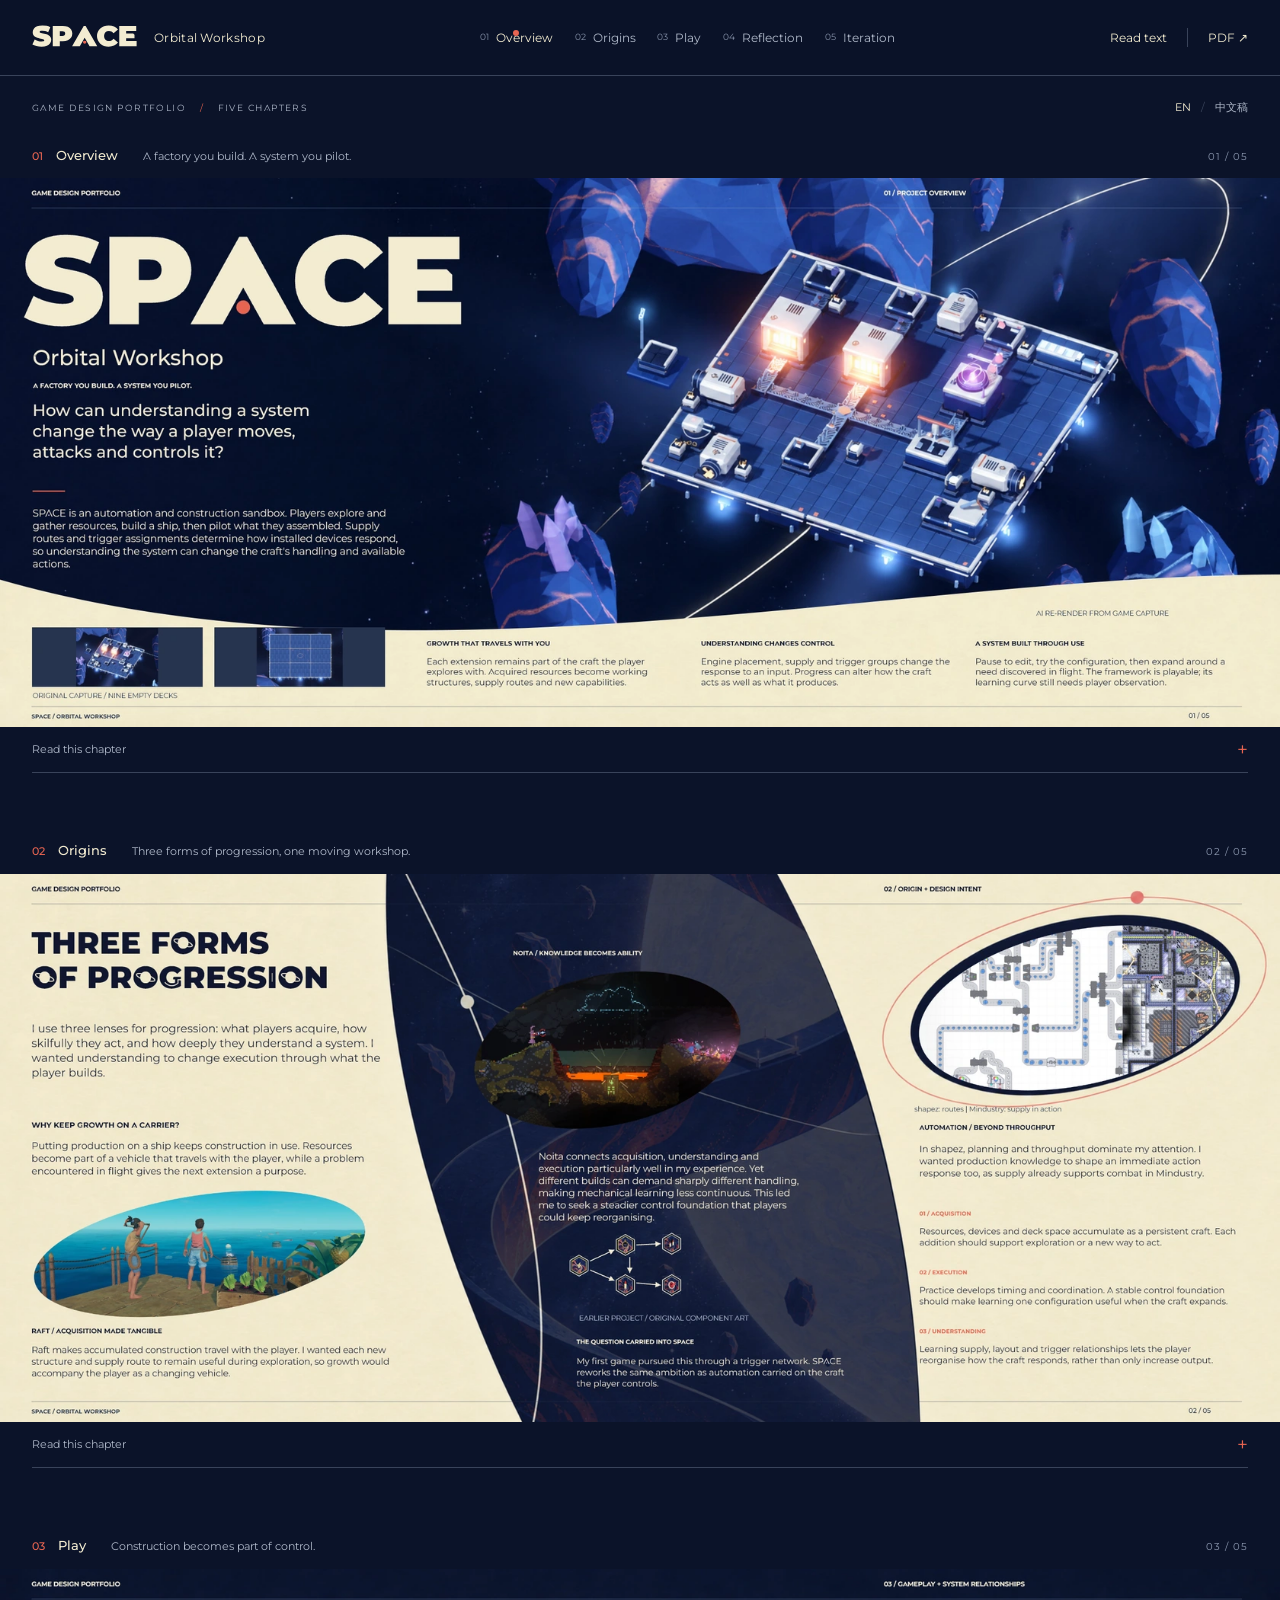
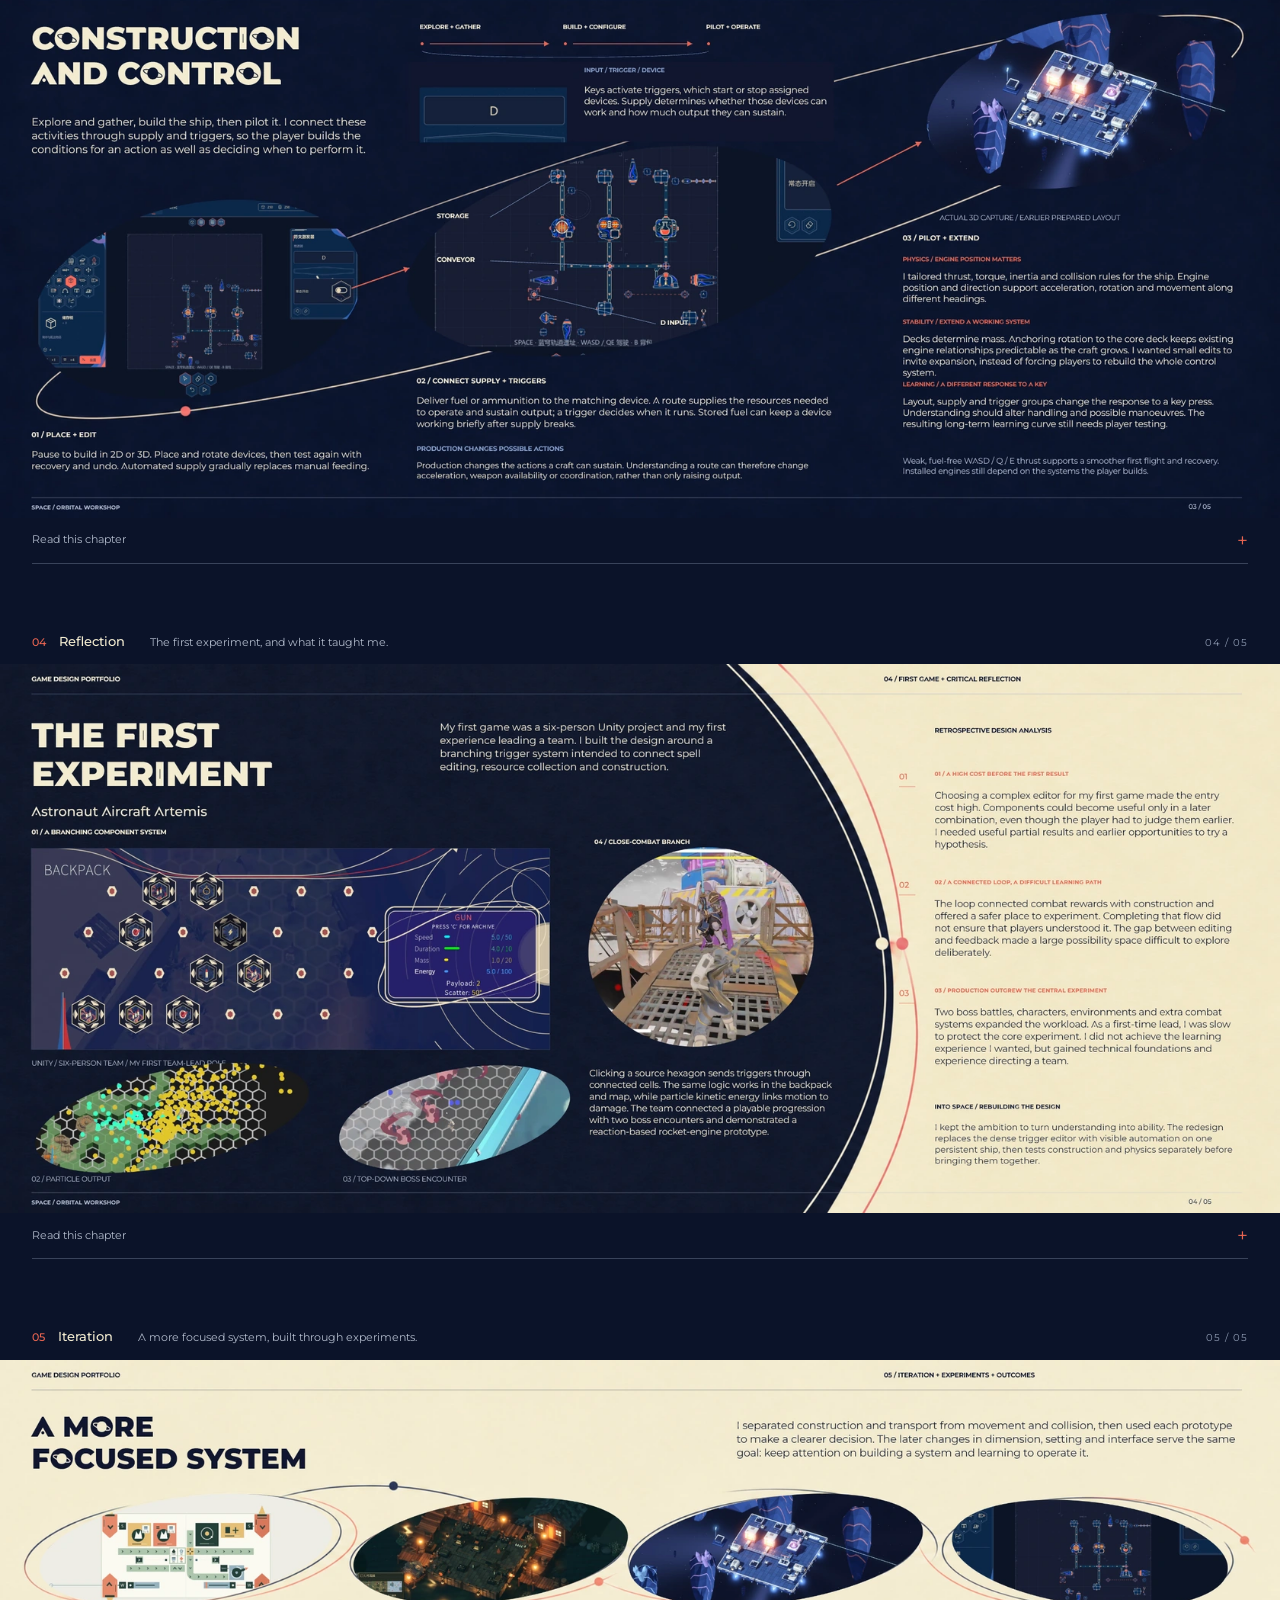
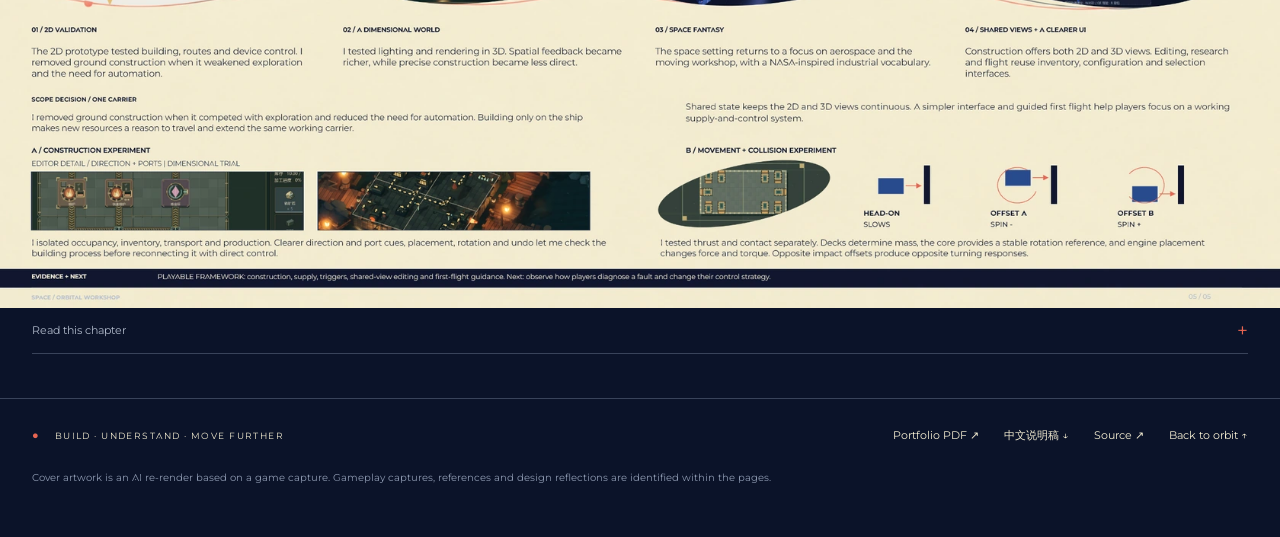
==== portfolio/index.html @ da20badb "Add SPACE game design portfolio website in an independent portfolio directory" ====
<!doctype html>
<html lang="en">
<head>
  <meta charset="utf-8">
  <meta name="viewport" content="width=device-width,initial-scale=1">
  <meta name="theme-color" content="#0b1329">
  <title>SPACE — Orbital Workshop | Game Design Portfolio</title>
  <meta name="description" content="A game design portfolio exploring how construction, automation and understanding can change the way a player moves, attacks and controls a ship.">
  <meta property="og:title" content="SPACE — Orbital Workshop">
  <meta property="og:description" content="A factory you build. A system you pilot. Five chapters on game design, experimentation and reflection.">
  <meta property="og:type" content="website">
  <meta property="og:image" content="https://space-orbital-workshop-portfolio.ngakeo1990hl.chatgpt.site/assets/social-preview.jpg">
  <meta property="og:url" content="https://space-orbital-workshop-portfolio.ngakeo1990hl.chatgpt.site">
  <meta name="twitter:card" content="summary_large_image">
  <link rel="icon" href="favicon.svg" type="image/svg+xml">
  <link rel="preload" href="assets/fonts/regular.woff" as="font" type="font/woff" crossorigin>
  <link rel="stylesheet" href="style.css">
  <script src="app.js" defer></script>
</head>
<body>
  <a class="skip-link" href="#portfolio">Skip to portfolio</a>
  <header class="site-header">
    <a class="brand" href="#chapter-1" aria-label="SPACE — Orbital Workshop, beginning"><img src="assets/space-wordmark.svg" width="106" height="32" alt="SPACE"><span>Orbital Workshop</span></a>
    <nav class="chapter-nav" aria-label="Portfolio chapters">
      <a href="#chapter-1" aria-current="location"><span>01</span>Overview</a>
      <a href="#chapter-2"><span>02</span>Origins</a>
      <a href="#chapter-3"><span>03</span>Play</a>
      <a href="#chapter-4"><span>04</span>Reflection</a>
      <a href="#chapter-5"><span>05</span>Iteration</a>
    </nav>
    <div class="header-actions">
      <button id="reading-toggle" type="button" aria-pressed="false">Read text</button>
      <a class="pdf-link" href="downloads/SPACE-Orbital-Workshop.pdf" target="_blank" rel="noopener" aria-label="Open five-page portfolio PDF">PDF <span aria-hidden="true">↗</span></a>
    </div>
    <div class="reading-progress" aria-hidden="true"><span id="progress"></span></div>
  </header>
  <main id="portfolio">
    <h1 class="sr-only">SPACE — Orbital Workshop. A game design portfolio.</h1>
    <div class="portfolio-tools"><p>GAME DESIGN PORTFOLIO <span class="tool-separator">/</span> FIVE CHAPTERS</p><div class="languages" role="group" aria-label="Reading transcript language"><button type="button" data-language="en" aria-pressed="true">EN</button><span aria-hidden="true">/</span><button type="button" data-language="zh" aria-pressed="false" lang="zh-CN">中文稿</button></div></div>
    
    <section class="chapter" id="chapter-1" aria-labelledby="chapter-title-1" data-chapter="1">
      <div class="chapter-meta"><h2 id="chapter-title-1"><span class="chapter-number">01</span>Overview</h2><p>A factory you build. A system you pilot.</p><span class="page-total">01 / 05</span></div>
      <button class="sheet" type="button" data-open="1" aria-label="Enlarge chapter 1: Overview">
        <img src="assets/pages/01-1680.webp" srcset="assets/pages/01-840.webp 840w, assets/pages/01-1680.webp 1680w, assets/pages/01-full.webp 2520w"
             sizes="(min-width:2200px) 2200px, 100vw" width="2520" height="1080"
             alt="SPACE: an isometric moving factory in deep space, with the design question and three project principles." loading="eager" decoding="async" fetchpriority="high">
        <span class="enlarge-hint" aria-hidden="true"><svg viewBox="0 0 24 24"><path d="M8 3H3v5M16 3h5v5M3 16v5h5M21 16v5h-5"/></svg>Explore full page</span>
      </button>
      <details class="reader" id="reader-1">
        <summary><span class="reader-label">Read this chapter</span><span class="reader-plus" aria-hidden="true">+</span></summary>
        <div class="reader-content" data-reader="1" lang="en"><h4 data-copy="strap">A FACTORY YOU BUILD. A SYSTEM YOU PILOT.</h4><p data-copy="question">How can understanding a system change the way a player moves, attacks and controls it?</p><p data-copy="intro">SPACE is an automation and construction sandbox. Players explore and gather resources, build a ship, then pilot what they assembled. Supply routes and trigger assignments determine how installed devices respond, so understanding the system can change the craft&#x27;s handling and available actions.</p><h4 data-copy="h1">GROWTH THAT TRAVELS WITH YOU</h4><p data-copy="b1">Each extension remains part of the craft the player explores with. Acquired resources become working structures, supply routes and new capabilities.</p><h4 data-copy="h2">UNDERSTANDING CHANGES CONTROL</h4><p data-copy="b2">Engine placement, supply and trigger groups change the response to an input. Progress can alter how the craft acts as well as what it produces.</p><h4 data-copy="h3">A SYSTEM BUILT THROUGH USE</h4><p data-copy="b3">Pause to edit, try the configuration, then expand around a need discovered in flight. The framework is playable; its learning curve still needs player observation.</p></div>
      </details>
    </section>

    <section class="chapter" id="chapter-2" aria-labelledby="chapter-title-2" data-chapter="2">
      <div class="chapter-meta"><h2 id="chapter-title-2"><span class="chapter-number">02</span>Origins</h2><p>Three forms of progression, one moving workshop.</p><span class="page-total">02 / 05</span></div>
      <button class="sheet" type="button" data-open="2" aria-label="Enlarge chapter 2: Origins">
        <img src="assets/pages/02-1680.webp" srcset="assets/pages/02-840.webp 840w, assets/pages/02-1680.webp 1680w, assets/pages/02-full.webp 2520w"
             sizes="(min-width:2200px) 2200px, 100vw" width="2520" height="1080"
             alt="An orbital composition connecting Raft, Noita and automation games to acquisition, execution and understanding." loading="lazy" decoding="async" >
        <span class="enlarge-hint" aria-hidden="true"><svg viewBox="0 0 24 24"><path d="M8 3H3v5M16 3h5v5M3 16v5h5M21 16v5h-5"/></svg>Explore full page</span>
      </button>
      <details class="reader" id="reader-2">
        <summary><span class="reader-label">Read this chapter</span><span class="reader-plus" aria-hidden="true">+</span></summary>
        <div class="reader-content" data-reader="2" lang="en"><p data-copy="intro">I use three lenses for progression: what players acquire, how skilfully they act, and how deeply they understand a system. I wanted understanding to change execution through what the player builds.</p><h4 data-copy="motivation_h">WHY KEEP GROWTH ON A CARRIER?</h4><p data-copy="motivation">Putting production on a ship keeps construction in use. Resources become part of a vehicle that travels with the player, while a problem encountered in flight gives the next extension a purpose.</p><h4 data-copy="raft_h">RAFT / ACQUISITION MADE TANGIBLE</h4><p data-copy="raft">Raft makes accumulated construction travel with the player. I wanted each new structure and supply route to remain useful during exploration, so growth would accompany the player as a changing vehicle.</p><h4 data-copy="noita_h">NOITA / KNOWLEDGE BECOMES ABILITY</h4><p data-copy="noita">Noita connects acquisition, understanding and execution particularly well in my experience. Yet different builds can demand sharply different handling, making mechanical learning less continuous. This led me to seek a steadier control foundation that players could keep reorganising.</p><h4 data-copy="synthesis_h">THE QUESTION CARRIED INTO SPACE</h4><p data-copy="synthesis">My first game pursued this through a trigger network. SPACE reworks the same ambition as automation carried on the craft the player controls.</p><h4 data-copy="automation_h">AUTOMATION / BEYOND THROUGHPUT</h4><p data-copy="automation">In shapez, planning and throughput dominate my attention. I wanted production knowledge to shape an immediate action response too, as supply already supports combat in Mindustry.</p><h4 data-copy="goal1_h">01 / ACQUISITION</h4><p data-copy="goal1">Resources, devices and deck space accumulate as a persistent craft. Each addition should support exploration or a new way to act.</p><h4 data-copy="goal2_h">02 / EXECUTION</h4><p data-copy="goal2">Practice develops timing and coordination. A stable control foundation should make learning one configuration useful when the craft expands.</p><h4 data-copy="goal3_h">03 / UNDERSTANDING</h4><p data-copy="goal3">Learning supply, layout and trigger relationships lets the player reorganise how the craft responds, rather than only increase output.</p></div>
      </details>
    </section>

    <section class="chapter" id="chapter-3" aria-labelledby="chapter-title-3" data-chapter="3">
      <div class="chapter-meta"><h2 id="chapter-title-3"><span class="chapter-number">03</span>Play</h2><p>Construction becomes part of control.</p><span class="page-total">03 / 05</span></div>
      <button class="sheet" type="button" data-open="3" aria-label="Enlarge chapter 3: Play">
        <img src="assets/pages/03-1680.webp" srcset="assets/pages/03-840.webp 840w, assets/pages/03-1680.webp 1680w, assets/pages/03-full.webp 2520w"
             sizes="(min-width:2200px) 2200px, 100vw" width="2520" height="1080"
             alt="Gameplay captures and orbital diagrams explain exploration, ship editing, supply, triggers and piloting." loading="lazy" decoding="async" >
        <span class="enlarge-hint" aria-hidden="true"><svg viewBox="0 0 24 24"><path d="M8 3H3v5M16 3h5v5M3 16v5h5M21 16v5h-5"/></svg>Explore full page</span>
      </button>
      <details class="reader" id="reader-3">
        <summary><span class="reader-label">Read this chapter</span><span class="reader-plus" aria-hidden="true">+</span></summary>
        <div class="reader-content" data-reader="3" lang="en"><p data-copy="intro">Explore and gather, build the ship, then pilot it. I connect these activities through supply and triggers, so the player builds the conditions for an action as well as deciding when to perform it.</p><p data-copy="loop">EXPLORE + GATHER &gt; BUILD + CONFIGURE &gt; PILOT + OPERATE &gt; RETURN TO BUILD</p><h4 data-copy="input_h">INPUT / TRIGGER / DEVICE</h4><p data-copy="input">Keys activate triggers, which start or stop assigned devices. Supply determines whether those devices can work and how much output they can sustain.</p><h4 data-copy="edit_h">01 / PLACE + EDIT</h4><p data-copy="edit">Pause to build in 2D or 3D. Place and rotate devices, then test again with recovery and undo. Automated supply gradually replaces manual feeding.</p><h4 data-copy="supply_h">02 / CONNECT SUPPLY + TRIGGERS</h4><p data-copy="supply">Deliver fuel or ammunition to the matching device. A route supplies the resources needed to operate and sustain output; a trigger decides when it runs. Stored fuel can keep a device working briefly after supply breaks.</p><h4 data-copy="ammo_h">PRODUCTION CHANGES POSSIBLE ACTIONS</h4><p data-copy="ammo">Production changes the actions a craft can sustain. Understanding a route can therefore change acceleration, weapon availability or coordination, rather than only raising output.</p><h4 data-copy="fly_h">03 / PILOT + EXTEND</h4><h4 data-copy="choice1_h">PHYSICS / ENGINE POSITION MATTERS</h4><p data-copy="choice1">I tailored thrust, torque, inertia and collision rules for the ship. Engine position and direction support acceleration, rotation and movement along different headings.</p><h4 data-copy="choice2_h">STABILITY / EXTEND A WORKING SYSTEM</h4><p data-copy="choice2">Decks determine mass. Anchoring rotation to the core deck keeps existing engine relationships predictable as the craft grows. I wanted small edits to invite expansion, instead of forcing players to rebuild the whole control system.</p><h4 data-copy="choice3_h">LEARNING / A DIFFERENT RESPONSE TO A KEY</h4><p data-copy="choice3">Layout, supply and trigger groups change the response to a key press. Understanding should alter handling and possible manoeuvres. The resulting long-term learning curve still needs player testing.</p><p data-copy="assist">Weak, fuel-free WASD / Q / E thrust supports a smoother first flight and recovery. Installed engines still depend on the systems the player builds.</p></div>
      </details>
    </section>

    <section class="chapter" id="chapter-4" aria-labelledby="chapter-title-4" data-chapter="4">
      <div class="chapter-meta"><h2 id="chapter-title-4"><span class="chapter-number">04</span>Reflection</h2><p>The first experiment, and what it taught me.</p><span class="page-total">04 / 05</span></div>
      <button class="sheet" type="button" data-open="4" aria-label="Enlarge chapter 4: Reflection">
        <img src="assets/pages/04-1680.webp" srcset="assets/pages/04-840.webp 840w, assets/pages/04-1680.webp 1680w, assets/pages/04-full.webp 2520w"
             sizes="(min-width:2200px) 2200px, 100vw" width="2520" height="1080"
             alt="Hexagonal spell editing, particle output and boss combat from Astronaut Aircraft Artemis, with retrospective analysis." loading="lazy" decoding="async" >
        <span class="enlarge-hint" aria-hidden="true"><svg viewBox="0 0 24 24"><path d="M8 3H3v5M16 3h5v5M3 16v5h5M21 16v5h-5"/></svg>Explore full page</span>
      </button>
      <details class="reader" id="reader-4">
        <summary><span class="reader-label">Read this chapter</span><span class="reader-plus" aria-hidden="true">+</span></summary>
        <div class="reader-content" data-reader="4" lang="en"><p data-copy="intro">My first game was a six-person Unity project and my first experience leading a team. I built the design around a branching trigger system intended to connect spell editing, resource collection and construction.</p><h4 data-copy="system_h">01 / A BRANCHING COMPONENT SYSTEM</h4><p data-copy="system">Clicking a source hexagon sends triggers through connected cells. The same logic works in the backpack and map, while particle kinetic energy links motion to damage. The team connected a playable progression with two boss encounters and demonstrated a reaction-based rocket-engine prototype.</p><h4 data-copy="reflection_h">RETROSPECTIVE DESIGN ANALYSIS</h4><h4 data-copy="r1_h">01 / A HIGH COST BEFORE THE FIRST RESULT</h4><p data-copy="r1">Choosing a complex editor for my first game made the entry cost high. Components could become useful only in a later combination, even though the player had to judge them earlier. I needed useful partial results and earlier opportunities to try a hypothesis.</p><h4 data-copy="r2_h">02 / A CONNECTED LOOP, A DIFFICULT LEARNING PATH</h4><p data-copy="r2">The loop connected combat rewards with construction and offered a safer place to experiment. Completing that flow did not ensure that players understood it. The gap between editing and feedback made a large possibility space difficult to explore deliberately.</p><h4 data-copy="r3_h">03 / PRODUCTION OUTGREW THE CENTRAL EXPERIMENT</h4><p data-copy="r3">Two boss battles, characters, environments and extra combat systems expanded the workload. As a first-time lead, I was slow to protect the core experiment. I did not achieve the learning experience I wanted, but gained technical foundations and experience directing a team.</p><h4 data-copy="bridge_h">INTO SPACE / REBUILDING THE DESIGN</h4><p data-copy="bridge">I kept the ambition to turn understanding into ability. The redesign replaces the dense trigger editor with visible automation on one persistent ship, then tests construction and physics separately before bringing them together.</p></div>
      </details>
    </section>

    <section class="chapter" id="chapter-5" aria-labelledby="chapter-title-5" data-chapter="5">
      <div class="chapter-meta"><h2 id="chapter-title-5"><span class="chapter-number">05</span>Iteration</h2><p>A more focused system, built through experiments.</p><span class="page-total">05 / 05</span></div>
      <button class="sheet" type="button" data-open="5" aria-label="Enlarge chapter 5: Iteration">
        <img src="assets/pages/05-1680.webp" srcset="assets/pages/05-840.webp 840w, assets/pages/05-1680.webp 1680w, assets/pages/05-full.webp 2520w"
             sizes="(min-width:2200px) 2200px, 100vw" width="2520" height="1080"
             alt="Four elliptical development stages connect the 2D prototype, 3D trials, space setting and shared editing views." loading="lazy" decoding="async" >
        <span class="enlarge-hint" aria-hidden="true"><svg viewBox="0 0 24 24"><path d="M8 3H3v5M16 3h5v5M3 16v5h5M21 16v5h-5"/></svg>Explore full page</span>
      </button>
      <details class="reader" id="reader-5">
        <summary><span class="reader-label">Read this chapter</span><span class="reader-plus" aria-hidden="true">+</span></summary>
        <div class="reader-content" data-reader="5" lang="en"><p data-copy="intro">I separated construction and transport from movement and collision, then used each prototype to make a clearer decision. The later changes in dimension, setting and interface serve the same goal: keep attention on building a system and learning to operate it.</p><h4 data-copy="s1_h">01 / 2D VALIDATION</h4><p data-copy="s1">The 2D prototype tested building, routes and device control. I removed ground construction when it weakened exploration and the need for automation.</p><h4 data-copy="s2_h">02 / A DIMENSIONAL WORLD</h4><p data-copy="s2">I tested lighting and rendering in 3D. Spatial feedback became richer, while precise construction became less direct.</p><h4 data-copy="s3_h">03 / SPACE FANTASY</h4><p data-copy="s3">The space setting returns to a focus on aerospace and the moving workshop, with a NASA-inspired industrial vocabulary.</p><h4 data-copy="s4_h">04 / SHARED VIEWS + A CLEARER UI</h4><p data-copy="s4">Construction offers both 2D and 3D views. Editing, research and flight reuse inventory, configuration and selection interfaces.</p><h4 data-copy="scope_h">SCOPE DECISION / ONE CARRIER</h4><p data-copy="scope">I removed ground construction when it competed with exploration and reduced the need for automation. Building only on the ship makes new resources a reason to travel and extend the same working carrier.</p><p data-copy="principle">Shared state keeps the 2D and 3D views continuous. A simpler interface and guided first flight help players focus on a working supply-and-control system.</p><h4 data-copy="a_h">A / CONSTRUCTION EXPERIMENT</h4><p data-copy="a">I isolated occupancy, inventory, transport and production. Clearer direction and port cues, placement, rotation and undo let me check the building process before reconnecting it with direct control.</p><h4 data-copy="b_h">B / MOVEMENT + COLLISION EXPERIMENT</h4><p data-copy="b">I tested thrust and contact separately. Decks determine mass, the core provides a stable rotation reference, and engine placement changes force and torque. Opposite impact offsets produce opposite turning responses.</p><h4 data-copy="outcome_h">EVIDENCE + NEXT</h4><p data-copy="outcome">PLAYABLE FRAMEWORK: construction, supply, triggers, shared-view editing and first-flight guidance. Next: observe how players diagnose a fault and change their control strategy.</p></div>
      </details>
    </section>
  </main>
  <footer class="site-footer">
    <div><span class="footer-orbit" aria-hidden="true">●</span><p>BUILD · UNDERSTAND · MOVE FURTHER</p></div>
    <nav aria-label="Additional resources"><a href="downloads/SPACE-Orbital-Workshop.pdf" target="_blank" rel="noopener">Portfolio PDF ↗</a><a href="downloads/SPACE-Chinese-Companion.txt" download lang="zh-CN">中文说明稿 ↓</a><a href="https://github.com/DiscElysium/space/tree/main/portfolio" target="_blank" rel="noopener">Source ↗</a><a href="#chapter-1">Back to orbit ↑</a></nav>
    <small>Cover artwork is an AI re-render based on a game capture. Gameplay captures, references and design reflections are identified within the pages.</small>
  </footer>
  <dialog id="viewer" aria-labelledby="viewer-title">
    <div class="viewer-toolbar"><h2 id="viewer-title">01 / Overview</h2><div class="viewer-actions"><button id="zoom-toggle" type="button" aria-pressed="false">100%</button><button id="fullscreen" type="button">Full screen</button><button id="viewer-close" type="button" aria-label="Close enlarged page">Close <span aria-hidden="true">×</span></button></div></div>
    <div id="viewer-stage" class="viewer-stage" tabindex="0" aria-label="Enlarged page; scroll to inspect at 100 percent"><img id="viewer-image" alt="" width="2520" height="1080"></div>
    <div class="viewer-bottom"><button id="viewer-prev" type="button" aria-label="Previous chapter">← Previous</button><p id="viewer-caption">A factory you build. A system you pilot.</p><button id="viewer-next" type="button" aria-label="Next chapter">Next →</button></div>
  </dialog>
  <p id="status" class="sr-only" aria-live="polite"></p>
</body>
</html>
---- portfolio/style.css ----
@font-face{font-family:Space;src:url("assets/fonts/regular.woff") format("woff");font-weight:400;font-display:swap}
@font-face{font-family:Space;src:url("assets/fonts/medium.woff") format("woff");font-weight:500;font-display:swap}
@font-face{font-family:Space;src:url("assets/fonts/bold.woff") format("woff");font-weight:700;font-display:swap}
@font-face{font-family:Space;src:url("assets/fonts/black.woff") format("woff");font-weight:900;font-display:swap}
:root{--navy:#0b1329;--deep:#080f21;--cream:#f3ecd1;--coral:#e76552;--line:#39435a;--muted:#afb8c9;--header:76px;color-scheme:dark}
*{box-sizing:border-box}html{scroll-behavior:smooth;scroll-padding-top:calc(var(--header) + 12px)}
body{margin:0;background:var(--navy);color:var(--cream);font:400 14px/1.6 Space,Arial,sans-serif;-webkit-font-smoothing:antialiased}
button,a{-webkit-tap-highlight-color:transparent}a{color:inherit;text-decoration:none}button{font:inherit;color:inherit;background:none;border:0;cursor:pointer}button:disabled{cursor:default;opacity:.3}
a:focus-visible,button:focus-visible,summary:focus-visible,[tabindex]:focus-visible{outline:2px solid var(--coral);outline-offset:5px}
button svg{width:17px;height:17px;fill:none;stroke:currentColor;stroke-width:1.5}
.sr-only{position:absolute;width:1px;height:1px;padding:0;overflow:hidden;clip:rect(0,0,0,0);white-space:nowrap;border:0}
.skip-link{position:fixed;left:20px;top:-90px;z-index:100;padding:12px 20px;background:var(--cream);color:var(--navy)}.skip-link:focus{top:12px}
.site-header{height:var(--header);padding:0 clamp(18px,2.5vw,60px);display:flex;align-items:center;gap:34px;position:sticky;top:0;z-index:20;background:rgba(11,19,41,.97);border-bottom:1px solid var(--line)}
.brand{display:flex;align-items:center;gap:16px;flex-shrink:0}.brand img{display:block;width:106px;height:32px;object-fit:contain}.brand>span{font-size:12px;letter-spacing:.025em;white-space:nowrap}
.chapter-nav{display:flex;gap:clamp(12px,1.7vw,30px);margin:auto;align-self:stretch;align-items:center;white-space:nowrap}
.chapter-nav a{position:relative;display:flex;align-items:center;gap:7px;height:100%;font-size:12px;color:var(--muted);transition:color .18s}.chapter-nav a span{font-size:9px;color:#8591a9}.chapter-nav a[aria-current]{color:var(--cream)}
.chapter-nav a[aria-current]::after{content:"";position:absolute;width:6px;height:6px;background:var(--coral);border-radius:50%;bottom:11px;left:50%;transform:translateX(-50%)}
.chapter-nav a:hover,.header-actions a:hover,.header-actions button:hover{color:var(--coral)}
.header-actions{display:flex;align-items:center;gap:20px;white-space:nowrap;font-size:12px}.header-actions button{padding:8px 0}.header-actions button[aria-pressed=true]{color:var(--coral)}.pdf-link{border-left:1px solid var(--line);padding-left:20px}
.reading-progress{position:absolute;bottom:-1px;left:0;width:100%;height:2px;pointer-events:none}.reading-progress span{display:block;width:0;height:100%;background:var(--coral);transition:width .15s linear}
main{max-width:2200px;margin:auto}.portfolio-tools{display:flex;justify-content:space-between;align-items:center;padding:18px 2.5vw 0;gap:20px}.portfolio-tools p{font-size:9px;letter-spacing:.16em;margin:0;color:var(--muted)}.tool-separator{margin:0 10px;color:var(--coral)}
.languages{display:flex;gap:10px;align-items:center;font-size:11px;white-space:nowrap}.languages button{padding:5px 0;color:var(--muted)}.languages button[aria-pressed=true]{color:var(--cream)}.languages>span{color:var(--line)}
.chapter{scroll-margin-top:calc(var(--header) + 10px);padding-top:23px;margin-bottom:44px}.chapter-meta{padding:0 2.5vw 13px;display:flex;align-items:baseline;gap:25px}.chapter-meta h2{margin:0;font-size:13px;font-weight:500;white-space:nowrap}.chapter-number{font-size:11px;color:var(--coral);margin-right:13px}.chapter-meta p{margin:0;font-size:11px;color:var(--muted)}.page-total{font-size:10px;letter-spacing:.1em;margin-left:auto;white-space:nowrap;color:#8c98af}
.sheet{position:relative;display:block;padding:0;width:100%;background:var(--cream);aspect-ratio:21/9;overflow:hidden;cursor:zoom-in}.sheet>img{display:block;width:100%;height:100%;object-fit:contain}
.enlarge-hint{position:absolute;right:24px;bottom:18px;display:flex;align-items:center;gap:9px;padding:8px 12px;border:1px solid #f3ecd14d;background:#0b1329e6;color:var(--cream);font-size:10px;opacity:0;transform:translateY(5px);transition:opacity .2s,transform .2s;pointer-events:none}.sheet:hover .enlarge-hint,.sheet:focus-visible .enlarge-hint{opacity:1;transform:translateY(0)}
.reader{margin:0 2.5vw;border-bottom:1px solid var(--line)}.reader summary{display:flex;align-items:center;justify-content:space-between;cursor:pointer;list-style:none;font-size:11px;padding:13px 0;color:var(--muted)}.reader summary::-webkit-details-marker{display:none}.reader summary:hover{color:var(--cream)}.reader-plus{font-size:19px;line-height:1;color:var(--coral);transition:transform .2s}.reader[open] .reader-plus{transform:rotate(45deg)}
.reader-content{columns:2;column-gap:60px;max-width:1360px;margin:9px auto 33px;padding:10px 12px 15px;font-size:14px;line-height:1.8}.reader-content p{margin:0 0 22px;break-inside:avoid;color:#d3d5d6}.reader-content h4{font-size:11px;font-weight:700;letter-spacing:.04em;line-height:1.6;margin:0 0 10px;break-after:avoid;color:var(--coral)}.reader-content [data-copy=question]{font-size:22px;line-height:1.5;color:var(--cream)}.reader-content[lang=zh-CN]{font-family:"Microsoft YaHei","PingFang SC",system-ui,sans-serif}.reader-content[lang=zh-CN] p{line-height:1.95}.reader-content[lang=zh-CN] h4{font-size:14px;letter-spacing:.02em}
.site-footer{max-width:2200px;margin:22px auto 0;padding:28px 2.5vw 36px;border-top:1px solid var(--line);display:flex;align-items:center;flex-wrap:wrap;gap:25px}.site-footer>div{display:flex;align-items:center;gap:16px}.footer-orbit{color:var(--coral);font-size:11px}.site-footer p{font-size:9px;letter-spacing:.16em;margin:0}.site-footer nav{margin-left:auto;display:flex;gap:25px;flex-wrap:wrap;font-size:11px}.site-footer a:hover{color:var(--coral)}.site-footer small{width:100%;font-size:10px;color:#8c98af}
body:has(dialog[open]){overflow:hidden}dialog{padding:0;border:1px solid var(--line);background:var(--deep);color:var(--cream);width:calc(100vw - 28px);height:calc(100dvh - 28px);max-width:none;max-height:none;overflow:hidden}dialog[open]{display:flex;flex-direction:column}dialog::backdrop{background:#030711ed}
.viewer-toolbar,.viewer-bottom{display:flex;align-items:center;gap:20px;padding:12px 20px;flex-shrink:0;background:var(--navy)}.viewer-toolbar{border-bottom:1px solid var(--line);min-height:62px}.viewer-toolbar h2{font-size:13px;font-weight:500;margin:0}.viewer-actions{display:flex;gap:20px;margin-left:auto;align-items:center}.viewer-actions button{font-size:11px;padding:7px 0;min-width:42px}.viewer-actions button[aria-pressed=true]{color:var(--coral)}#viewer-close{border-left:1px solid var(--line);padding-left:20px}#viewer-close span{font-size:18px;vertical-align:-1px;margin-left:8px;color:var(--coral)}
.viewer-stage{flex:1;min-height:0;display:grid;place-items:center;overflow:auto;overscroll-behavior:contain}.viewer-stage img{display:block;max-width:100%;max-height:100%;width:auto;height:auto;object-fit:contain}.viewer-stage.is-zoomed{display:block;cursor:grab;touch-action:pan-x pan-y}.viewer-stage.is-zoomed img{width:2520px;height:1080px;max-width:none;max-height:none;margin:auto}.viewer-stage.is-dragging{cursor:grabbing;user-select:none}.viewer-bottom{border-top:1px solid var(--line);justify-content:space-between;min-height:54px;font-size:11px}.viewer-bottom p{margin:0;color:var(--muted);text-align:center}.viewer-bottom button{font-size:11px;white-space:nowrap;padding:6px 0}
@media(min-width:2200px){.site-header{padding-left:max(30px,calc((100vw - 2090px)/2));padding-right:max(30px,calc((100vw - 2090px)/2))}}
@media(max-width:1150px){.brand>span{display:none}.site-header{gap:20px}.header-actions{gap:15px}.chapter-nav{gap:17px}}
@media(max-width:800px){:root{--header:105px}.site-header{height:var(--header);padding:13px 20px 0;flex-wrap:wrap;gap:0;align-content:space-between}.brand img{width:95px;height:28px}.brand>span{display:block;font-size:11px}.header-actions{margin-left:auto;height:28px}.chapter-nav{order:3;width:100%;height:47px;justify-content:space-between;gap:12px;margin:5px 0 0}.chapter-nav a{font-size:11px;gap:6px}.chapter-nav a[aria-current]::after{bottom:3px;width:4px;height:4px}.portfolio-tools{padding:16px 20px 0}.portfolio-tools p{font-size:8px;letter-spacing:.08em}.chapter{margin-bottom:27px;padding-top:19px}.chapter-meta{padding:0 20px 12px;gap:15px}.chapter-meta p{display:none}.chapter-meta h2{font-size:12px}.reader{margin:0 20px}.reader-content{columns:1;max-width:670px;padding:5px 0 12px;font-size:14px}.reader-content h4{font-size:11px}.site-footer{padding:24px 20px;gap:20px}.site-footer nav{margin-left:0;width:100%;gap:20px}.viewer-toolbar h2{font-size:11px}.viewer-toolbar,.viewer-bottom{padding:10px 13px}.viewer-actions{gap:14px}.viewer-bottom p{display:none}.viewer-stage.is-zoomed img{width:1680px;height:720px}.enlarge-hint{opacity:1;transform:none;right:10px;bottom:9px;padding:5px 7px;font-size:8px}.enlarge-hint svg{width:12px;height:12px}}
@media(max-width:430px){.brand>span{display:none}.chapter-nav a{font-size:10px;gap:4px}.chapter-nav a span{font-size:8px}.portfolio-tools p{max-width:200px}.tool-separator{margin:0 5px}.viewer-toolbar{gap:8px}.viewer-actions{gap:10px}.viewer-actions button{font-size:10px}#viewer-close{padding-left:10px}#fullscreen{display:none}}
@media(prefers-reduced-motion:reduce){html{scroll-behavior:auto}*,*::before,*::after{transition:none!important}}
@media print{body{background:white}.site-header,.portfolio-tools,.chapter-meta,.reader,.site-footer,.enlarge-hint{display:none}.chapter{margin:0;padding:0;break-after:page}.sheet{border:0}.sheet img{width:100%}@page{size:landscape;margin:0}}
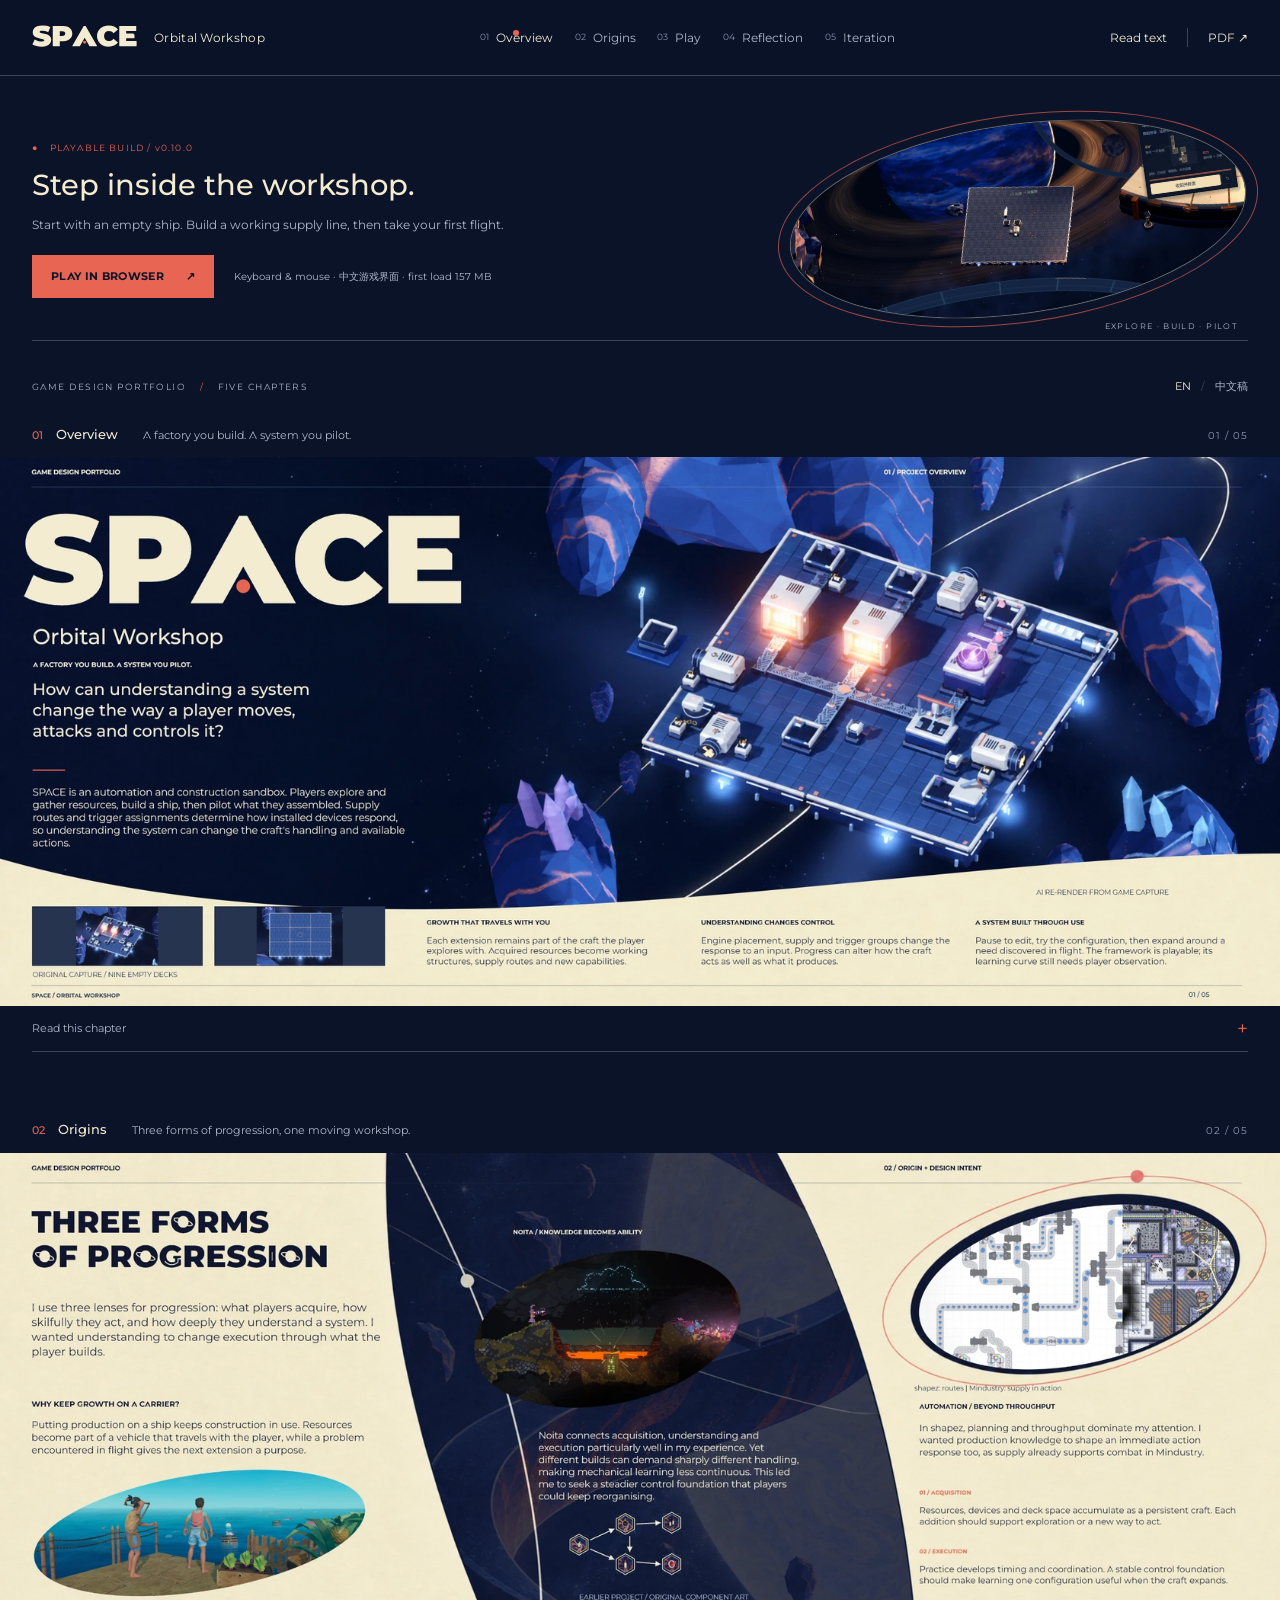
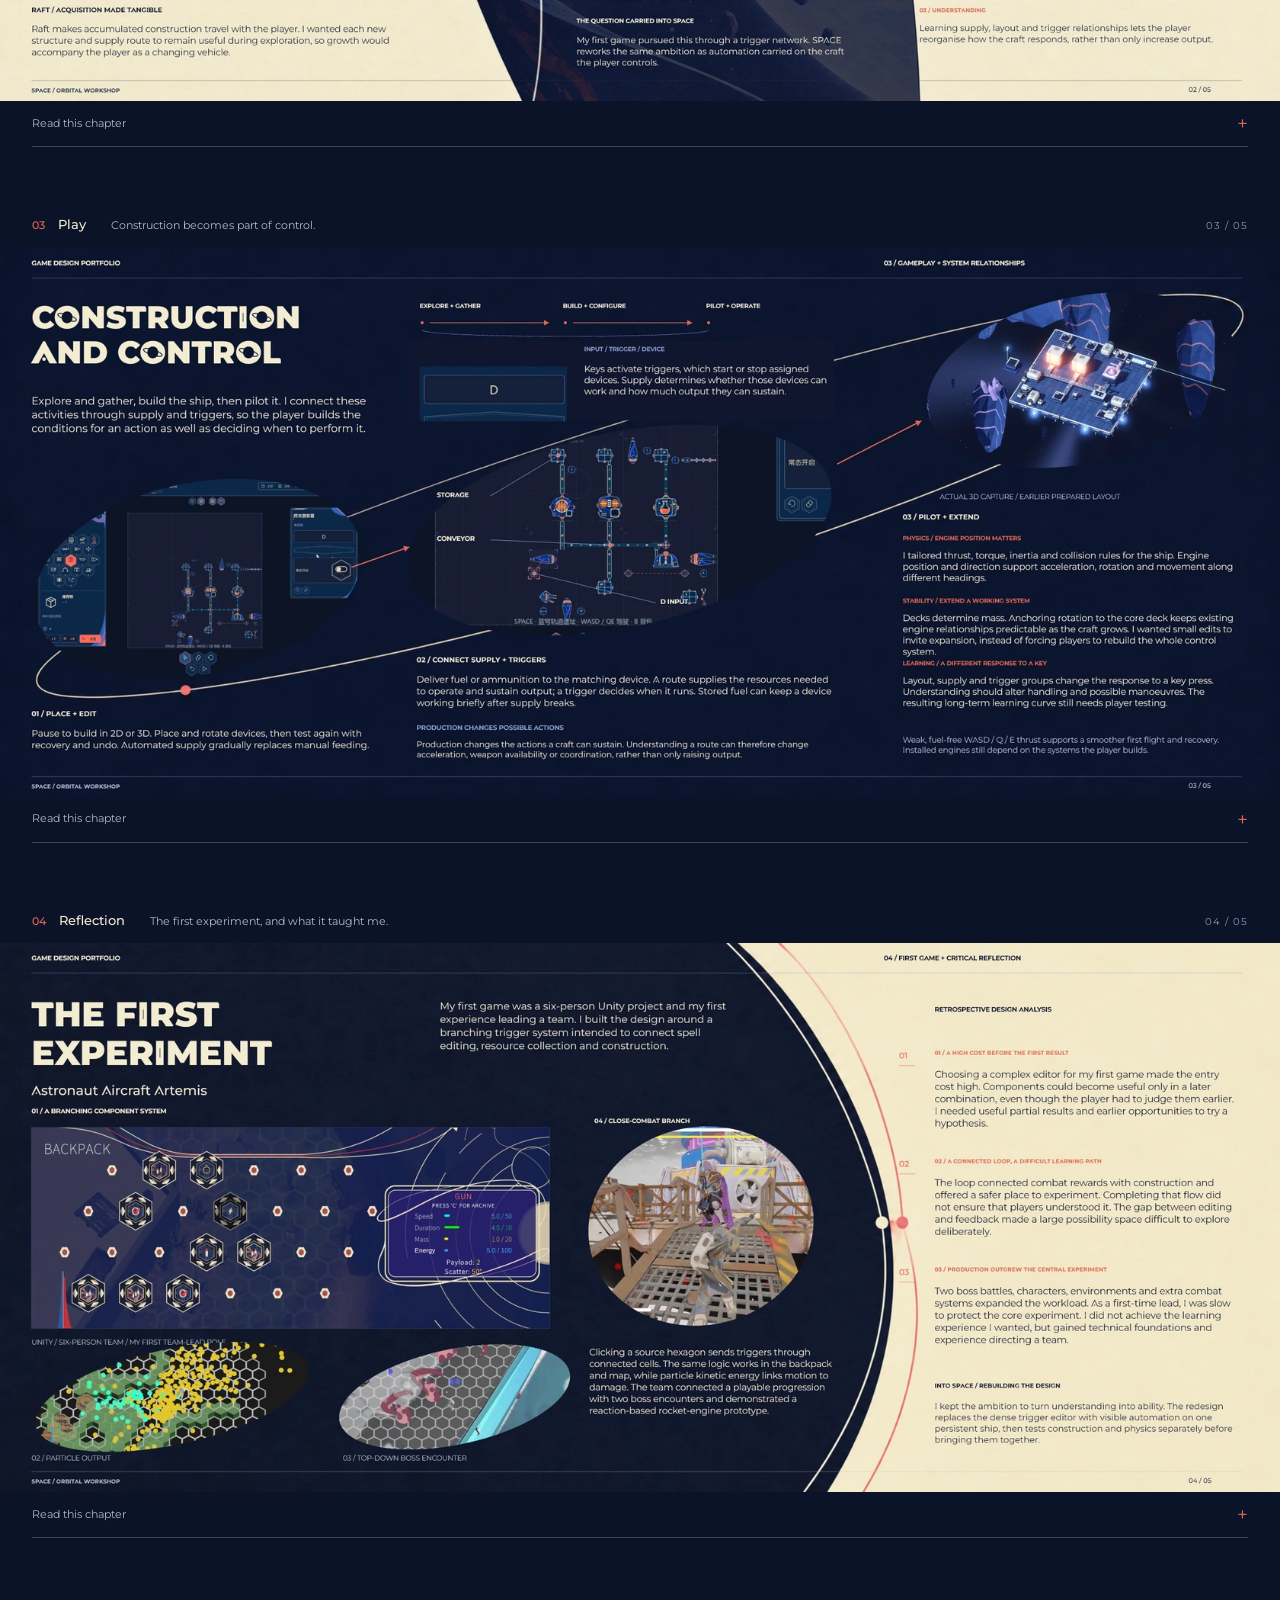
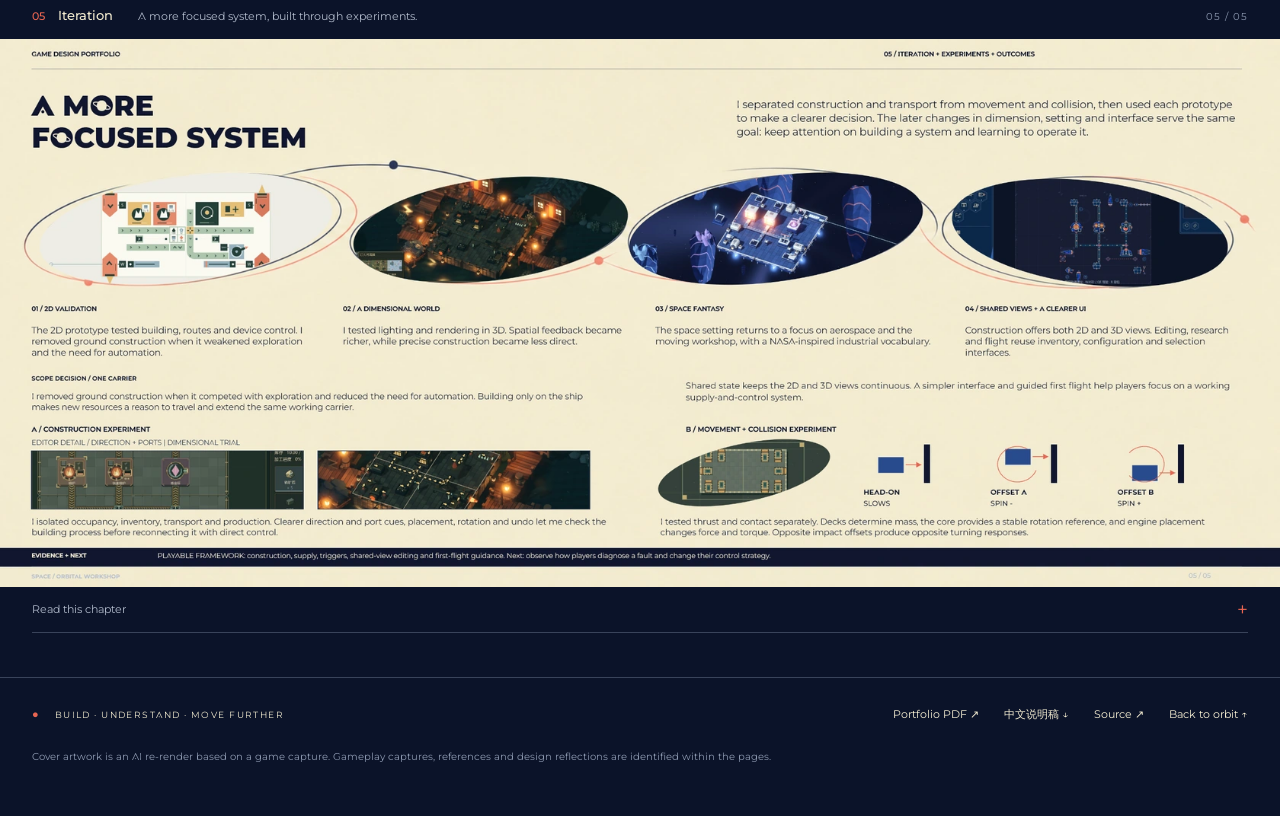
==== commit 4f9befde: "Publish playable SPACE v0.10.0 browser build and add the portfolio launch entry" ====
--- a/portfolio/index.html
+++ b/portfolio/index.html
@@ -9,8 +9,9 @@
   <meta property="og:title" content="SPACE — Orbital Workshop">
   <meta property="og:description" content="A factory you build. A system you pilot. Five chapters on game design, experimentation and reflection.">
   <meta property="og:type" content="website">
-  <meta property="og:image" content="https://space-orbital-workshop-portfolio.ngakeo1990hl.chatgpt.site/assets/social-preview.jpg">
-  <meta property="og:url" content="https://space-orbital-workshop-portfolio.ngakeo1990hl.chatgpt.site">
+  <meta property="og:image" content="https://discelysium.github.io/space/portfolio/assets/social-preview.jpg">
+  <meta property="og:url" content="https://discelysium.github.io/space/portfolio/">
+  <link rel="canonical" href="https://discelysium.github.io/space/portfolio/">
   <meta name="twitter:card" content="summary_large_image">
   <link rel="icon" href="favicon.svg" type="image/svg+xml">
   <link rel="preload" href="assets/fonts/regular.woff" as="font" type="font/woff" crossorigin>
@@ -36,6 +37,15 @@
   </header>
   <main id="portfolio">
     <h1 class="sr-only">SPACE — Orbital Workshop. A game design portfolio.</h1>
+    <section class="play-entry" id="play" aria-labelledby="play-title">
+      <div class="play-copy"><p class="play-eyebrow"><span aria-hidden="true">●</span> PLAYABLE BUILD / v0.10.0</p>
+        <h2 id="play-title">Step inside the workshop.</h2>
+        <p>Start with an empty ship. Build a working supply line, then take your first flight.</p>
+        <a class="play-button" href="play/" target="_blank" rel="noopener" aria-label="Play SPACE in your browser (opens a new tab)">PLAY IN BROWSER <span aria-hidden="true">↗</span></a>
+        <span class="play-meta">Keyboard &amp; mouse · 中文游戏界面 · first load 157 MB</span>
+      </div>
+      <div class="play-art"><img src="assets/playable-preview.webp" width="1100" height="688" alt="Actual v0.10 gameplay: a player-built ship among orbital structures"><span>EXPLORE · BUILD · PILOT</span></div>
+    </section>
     <div class="portfolio-tools"><p>GAME DESIGN PORTFOLIO <span class="tool-separator">/</span> FIVE CHAPTERS</p><div class="languages" role="group" aria-label="Reading transcript language"><button type="button" data-language="en" aria-pressed="true">EN</button><span aria-hidden="true">/</span><button type="button" data-language="zh" aria-pressed="false" lang="zh-CN">中文稿</button></div></div>
     
     <section class="chapter" id="chapter-1" aria-labelledby="chapter-title-1" data-chapter="1">
@@ -48,7 +58,7 @@
       </button>
       <details class="reader" id="reader-1">
         <summary><span class="reader-label">Read this chapter</span><span class="reader-plus" aria-hidden="true">+</span></summary>
-        <div class="reader-content" data-reader="1" lang="en"><h4 data-copy="strap">A FACTORY YOU BUILD. A SYSTEM YOU PILOT.</h4><p data-copy="question">How can understanding a system change the way a player moves, attacks and controls it?</p><p data-copy="intro">SPACE is an automation and construction sandbox. Players explore and gather resources, build a ship, then pilot what they assembled. Supply routes and trigger assignments determine how installed devices respond, so understanding the system can change the craft&#x27;s handling and available actions.</p><h4 data-copy="h1">GROWTH THAT TRAVELS WITH YOU</h4><p data-copy="b1">Each extension remains part of the craft the player explores with. Acquired resources become working structures, supply routes and new capabilities.</p><h4 data-copy="h2">UNDERSTANDING CHANGES CONTROL</h4><p data-copy="b2">Engine placement, supply and trigger groups change the response to an input. Progress can alter how the craft acts as well as what it produces.</p><h4 data-copy="h3">A SYSTEM BUILT THROUGH USE</h4><p data-copy="b3">Pause to edit, try the configuration, then expand around a need discovered in flight. The framework is playable; its learning curve still needs player observation.</p></div>
+        <div class="reader-content" data-reader="1" lang="en"><h3 data-copy="strap">A FACTORY YOU BUILD. A SYSTEM YOU PILOT.</h3><p data-copy="question">How can understanding a system change the way a player moves, attacks and controls it?</p><p data-copy="intro">SPACE is an automation and construction sandbox. Players explore and gather resources, build a ship, then pilot what they assembled. Supply routes and trigger assignments determine how installed devices respond, so understanding the system can change the craft&#x27;s handling and available actions.</p><h3 data-copy="h1">GROWTH THAT TRAVELS WITH YOU</h3><p data-copy="b1">Each extension remains part of the craft the player explores with. Acquired resources become working structures, supply routes and new capabilities.</p><h3 data-copy="h2">UNDERSTANDING CHANGES CONTROL</h3><p data-copy="b2">Engine placement, supply and trigger groups change the response to an input. Progress can alter how the craft acts as well as what it produces.</p><h3 data-copy="h3">A SYSTEM BUILT THROUGH USE</h3><p data-copy="b3">Pause to edit, try the configuration, then expand around a need discovered in flight. The framework is playable; its learning curve still needs player observation.</p></div>
       </details>
     </section>
 
@@ -62,7 +72,7 @@
       </button>
       <details class="reader" id="reader-2">
         <summary><span class="reader-label">Read this chapter</span><span class="reader-plus" aria-hidden="true">+</span></summary>
-        <div class="reader-content" data-reader="2" lang="en"><p data-copy="intro">I use three lenses for progression: what players acquire, how skilfully they act, and how deeply they understand a system. I wanted understanding to change execution through what the player builds.</p><h4 data-copy="motivation_h">WHY KEEP GROWTH ON A CARRIER?</h4><p data-copy="motivation">Putting production on a ship keeps construction in use. Resources become part of a vehicle that travels with the player, while a problem encountered in flight gives the next extension a purpose.</p><h4 data-copy="raft_h">RAFT / ACQUISITION MADE TANGIBLE</h4><p data-copy="raft">Raft makes accumulated construction travel with the player. I wanted each new structure and supply route to remain useful during exploration, so growth would accompany the player as a changing vehicle.</p><h4 data-copy="noita_h">NOITA / KNOWLEDGE BECOMES ABILITY</h4><p data-copy="noita">Noita connects acquisition, understanding and execution particularly well in my experience. Yet different builds can demand sharply different handling, making mechanical learning less continuous. This led me to seek a steadier control foundation that players could keep reorganising.</p><h4 data-copy="synthesis_h">THE QUESTION CARRIED INTO SPACE</h4><p data-copy="synthesis">My first game pursued this through a trigger network. SPACE reworks the same ambition as automation carried on the craft the player controls.</p><h4 data-copy="automation_h">AUTOMATION / BEYOND THROUGHPUT</h4><p data-copy="automation">In shapez, planning and throughput dominate my attention. I wanted production knowledge to shape an immediate action response too, as supply already supports combat in Mindustry.</p><h4 data-copy="goal1_h">01 / ACQUISITION</h4><p data-copy="goal1">Resources, devices and deck space accumulate as a persistent craft. Each addition should support exploration or a new way to act.</p><h4 data-copy="goal2_h">02 / EXECUTION</h4><p data-copy="goal2">Practice develops timing and coordination. A stable control foundation should make learning one configuration useful when the craft expands.</p><h4 data-copy="goal3_h">03 / UNDERSTANDING</h4><p data-copy="goal3">Learning supply, layout and trigger relationships lets the player reorganise how the craft responds, rather than only increase output.</p></div>
+        <div class="reader-content" data-reader="2" lang="en"><p data-copy="intro">I use three lenses for progression: what players acquire, how skilfully they act, and how deeply they understand a system. I wanted understanding to change execution through what the player builds.</p><h3 data-copy="motivation_h">WHY KEEP GROWTH ON A CARRIER?</h3><p data-copy="motivation">Putting production on a ship keeps construction in use. Resources become part of a vehicle that travels with the player, while a problem encountered in flight gives the next extension a purpose.</p><h3 data-copy="raft_h">RAFT / ACQUISITION MADE TANGIBLE</h3><p data-copy="raft">Raft makes accumulated construction travel with the player. I wanted each new structure and supply route to remain useful during exploration, so growth would accompany the player as a changing vehicle.</p><h3 data-copy="noita_h">NOITA / KNOWLEDGE BECOMES ABILITY</h3><p data-copy="noita">Noita connects acquisition, understanding and execution particularly well in my experience. Yet different builds can demand sharply different handling, making mechanical learning less continuous. This led me to seek a steadier control foundation that players could keep reorganising.</p><h3 data-copy="synthesis_h">THE QUESTION CARRIED INTO SPACE</h3><p data-copy="synthesis">My first game pursued this through a trigger network. SPACE reworks the same ambition as automation carried on the craft the player controls.</p><h3 data-copy="automation_h">AUTOMATION / BEYOND THROUGHPUT</h3><p data-copy="automation">In shapez, planning and throughput dominate my attention. I wanted production knowledge to shape an immediate action response too, as supply already supports combat in Mindustry.</p><h3 data-copy="goal1_h">01 / ACQUISITION</h3><p data-copy="goal1">Resources, devices and deck space accumulate as a persistent craft. Each addition should support exploration or a new way to act.</p><h3 data-copy="goal2_h">02 / EXECUTION</h3><p data-copy="goal2">Practice develops timing and coordination. A stable control foundation should make learning one configuration useful when the craft expands.</p><h3 data-copy="goal3_h">03 / UNDERSTANDING</h3><p data-copy="goal3">Learning supply, layout and trigger relationships lets the player reorganise how the craft responds, rather than only increase output.</p></div>
       </details>
     </section>
 
@@ -76,7 +86,7 @@
       </button>
       <details class="reader" id="reader-3">
         <summary><span class="reader-label">Read this chapter</span><span class="reader-plus" aria-hidden="true">+</span></summary>
-        <div class="reader-content" data-reader="3" lang="en"><p data-copy="intro">Explore and gather, build the ship, then pilot it. I connect these activities through supply and triggers, so the player builds the conditions for an action as well as deciding when to perform it.</p><p data-copy="loop">EXPLORE + GATHER &gt; BUILD + CONFIGURE &gt; PILOT + OPERATE &gt; RETURN TO BUILD</p><h4 data-copy="input_h">INPUT / TRIGGER / DEVICE</h4><p data-copy="input">Keys activate triggers, which start or stop assigned devices. Supply determines whether those devices can work and how much output they can sustain.</p><h4 data-copy="edit_h">01 / PLACE + EDIT</h4><p data-copy="edit">Pause to build in 2D or 3D. Place and rotate devices, then test again with recovery and undo. Automated supply gradually replaces manual feeding.</p><h4 data-copy="supply_h">02 / CONNECT SUPPLY + TRIGGERS</h4><p data-copy="supply">Deliver fuel or ammunition to the matching device. A route supplies the resources needed to operate and sustain output; a trigger decides when it runs. Stored fuel can keep a device working briefly after supply breaks.</p><h4 data-copy="ammo_h">PRODUCTION CHANGES POSSIBLE ACTIONS</h4><p data-copy="ammo">Production changes the actions a craft can sustain. Understanding a route can therefore change acceleration, weapon availability or coordination, rather than only raising output.</p><h4 data-copy="fly_h">03 / PILOT + EXTEND</h4><h4 data-copy="choice1_h">PHYSICS / ENGINE POSITION MATTERS</h4><p data-copy="choice1">I tailored thrust, torque, inertia and collision rules for the ship. Engine position and direction support acceleration, rotation and movement along different headings.</p><h4 data-copy="choice2_h">STABILITY / EXTEND A WORKING SYSTEM</h4><p data-copy="choice2">Decks determine mass. Anchoring rotation to the core deck keeps existing engine relationships predictable as the craft grows. I wanted small edits to invite expansion, instead of forcing players to rebuild the whole control system.</p><h4 data-copy="choice3_h">LEARNING / A DIFFERENT RESPONSE TO A KEY</h4><p data-copy="choice3">Layout, supply and trigger groups change the response to a key press. Understanding should alter handling and possible manoeuvres. The resulting long-term learning curve still needs player testing.</p><p data-copy="assist">Weak, fuel-free WASD / Q / E thrust supports a smoother first flight and recovery. Installed engines still depend on the systems the player builds.</p></div>
+        <div class="reader-content" data-reader="3" lang="en"><p data-copy="intro">Explore and gather, build the ship, then pilot it. I connect these activities through supply and triggers, so the player builds the conditions for an action as well as deciding when to perform it.</p><p data-copy="loop">EXPLORE + GATHER &gt; BUILD + CONFIGURE &gt; PILOT + OPERATE &gt; RETURN TO BUILD</p><h3 data-copy="input_h">INPUT / TRIGGER / DEVICE</h3><p data-copy="input">Keys activate triggers, which start or stop assigned devices. Supply determines whether those devices can work and how much output they can sustain.</p><h3 data-copy="edit_h">01 / PLACE + EDIT</h3><p data-copy="edit">Pause to build in 2D or 3D. Place and rotate devices, then test again with recovery and undo. Automated supply gradually replaces manual feeding.</p><h3 data-copy="supply_h">02 / CONNECT SUPPLY + TRIGGERS</h3><p data-copy="supply">Deliver fuel or ammunition to the matching device. A route supplies the resources needed to operate and sustain output; a trigger decides when it runs. Stored fuel can keep a device working briefly after supply breaks.</p><h3 data-copy="ammo_h">PRODUCTION CHANGES POSSIBLE ACTIONS</h3><p data-copy="ammo">Production changes the actions a craft can sustain. Understanding a route can therefore change acceleration, weapon availability or coordination, rather than only raising output.</p><h3 data-copy="fly_h">03 / PILOT + EXTEND</h3><h3 data-copy="choice1_h">PHYSICS / ENGINE POSITION MATTERS</h3><p data-copy="choice1">I tailored thrust, torque, inertia and collision rules for the ship. Engine position and direction support acceleration, rotation and movement along different headings.</p><h3 data-copy="choice2_h">STABILITY / EXTEND A WORKING SYSTEM</h3><p data-copy="choice2">Decks determine mass. Anchoring rotation to the core deck keeps existing engine relationships predictable as the craft grows. I wanted small edits to invite expansion, instead of forcing players to rebuild the whole control system.</p><h3 data-copy="choice3_h">LEARNING / A DIFFERENT RESPONSE TO A KEY</h3><p data-copy="choice3">Layout, supply and trigger groups change the response to a key press. Understanding should alter handling and possible manoeuvres. The resulting long-term learning curve still needs player testing.</p><p data-copy="assist">Weak, fuel-free WASD / Q / E thrust supports a smoother first flight and recovery. Installed engines still depend on the systems the player builds.</p></div>
       </details>
     </section>
 
@@ -90,7 +100,7 @@
       </button>
       <details class="reader" id="reader-4">
         <summary><span class="reader-label">Read this chapter</span><span class="reader-plus" aria-hidden="true">+</span></summary>
-        <div class="reader-content" data-reader="4" lang="en"><p data-copy="intro">My first game was a six-person Unity project and my first experience leading a team. I built the design around a branching trigger system intended to connect spell editing, resource collection and construction.</p><h4 data-copy="system_h">01 / A BRANCHING COMPONENT SYSTEM</h4><p data-copy="system">Clicking a source hexagon sends triggers through connected cells. The same logic works in the backpack and map, while particle kinetic energy links motion to damage. The team connected a playable progression with two boss encounters and demonstrated a reaction-based rocket-engine prototype.</p><h4 data-copy="reflection_h">RETROSPECTIVE DESIGN ANALYSIS</h4><h4 data-copy="r1_h">01 / A HIGH COST BEFORE THE FIRST RESULT</h4><p data-copy="r1">Choosing a complex editor for my first game made the entry cost high. Components could become useful only in a later combination, even though the player had to judge them earlier. I needed useful partial results and earlier opportunities to try a hypothesis.</p><h4 data-copy="r2_h">02 / A CONNECTED LOOP, A DIFFICULT LEARNING PATH</h4><p data-copy="r2">The loop connected combat rewards with construction and offered a safer place to experiment. Completing that flow did not ensure that players understood it. The gap between editing and feedback made a large possibility space difficult to explore deliberately.</p><h4 data-copy="r3_h">03 / PRODUCTION OUTGREW THE CENTRAL EXPERIMENT</h4><p data-copy="r3">Two boss battles, characters, environments and extra combat systems expanded the workload. As a first-time lead, I was slow to protect the core experiment. I did not achieve the learning experience I wanted, but gained technical foundations and experience directing a team.</p><h4 data-copy="bridge_h">INTO SPACE / REBUILDING THE DESIGN</h4><p data-copy="bridge">I kept the ambition to turn understanding into ability. The redesign replaces the dense trigger editor with visible automation on one persistent ship, then tests construction and physics separately before bringing them together.</p></div>
+        <div class="reader-content" data-reader="4" lang="en"><p data-copy="intro">My first game was a six-person Unity project and my first experience leading a team. I built the design around a branching trigger system intended to connect spell editing, resource collection and construction.</p><h3 data-copy="system_h">01 / A BRANCHING COMPONENT SYSTEM</h3><p data-copy="system">Clicking a source hexagon sends triggers through connected cells. The same logic works in the backpack and map, while particle kinetic energy links motion to damage. The team connected a playable progression with two boss encounters and demonstrated a reaction-based rocket-engine prototype.</p><h3 data-copy="reflection_h">RETROSPECTIVE DESIGN ANALYSIS</h3><h3 data-copy="r1_h">01 / A HIGH COST BEFORE THE FIRST RESULT</h3><p data-copy="r1">Choosing a complex editor for my first game made the entry cost high. Components could become useful only in a later combination, even though the player had to judge them earlier. I needed useful partial results and earlier opportunities to try a hypothesis.</p><h3 data-copy="r2_h">02 / A CONNECTED LOOP, A DIFFICULT LEARNING PATH</h3><p data-copy="r2">The loop connected combat rewards with construction and offered a safer place to experiment. Completing that flow did not ensure that players understood it. The gap between editing and feedback made a large possibility space difficult to explore deliberately.</p><h3 data-copy="r3_h">03 / PRODUCTION OUTGREW THE CENTRAL EXPERIMENT</h3><p data-copy="r3">Two boss battles, characters, environments and extra combat systems expanded the workload. As a first-time lead, I was slow to protect the core experiment. I did not achieve the learning experience I wanted, but gained technical foundations and experience directing a team.</p><h3 data-copy="bridge_h">INTO SPACE / REBUILDING THE DESIGN</h3><p data-copy="bridge">I kept the ambition to turn understanding into ability. The redesign replaces the dense trigger editor with visible automation on one persistent ship, then tests construction and physics separately before bringing them together.</p></div>
       </details>
     </section>
 
@@ -104,7 +114,7 @@
       </button>
       <details class="reader" id="reader-5">
         <summary><span class="reader-label">Read this chapter</span><span class="reader-plus" aria-hidden="true">+</span></summary>
-        <div class="reader-content" data-reader="5" lang="en"><p data-copy="intro">I separated construction and transport from movement and collision, then used each prototype to make a clearer decision. The later changes in dimension, setting and interface serve the same goal: keep attention on building a system and learning to operate it.</p><h4 data-copy="s1_h">01 / 2D VALIDATION</h4><p data-copy="s1">The 2D prototype tested building, routes and device control. I removed ground construction when it weakened exploration and the need for automation.</p><h4 data-copy="s2_h">02 / A DIMENSIONAL WORLD</h4><p data-copy="s2">I tested lighting and rendering in 3D. Spatial feedback became richer, while precise construction became less direct.</p><h4 data-copy="s3_h">03 / SPACE FANTASY</h4><p data-copy="s3">The space setting returns to a focus on aerospace and the moving workshop, with a NASA-inspired industrial vocabulary.</p><h4 data-copy="s4_h">04 / SHARED VIEWS + A CLEARER UI</h4><p data-copy="s4">Construction offers both 2D and 3D views. Editing, research and flight reuse inventory, configuration and selection interfaces.</p><h4 data-copy="scope_h">SCOPE DECISION / ONE CARRIER</h4><p data-copy="scope">I removed ground construction when it competed with exploration and reduced the need for automation. Building only on the ship makes new resources a reason to travel and extend the same working carrier.</p><p data-copy="principle">Shared state keeps the 2D and 3D views continuous. A simpler interface and guided first flight help players focus on a working supply-and-control system.</p><h4 data-copy="a_h">A / CONSTRUCTION EXPERIMENT</h4><p data-copy="a">I isolated occupancy, inventory, transport and production. Clearer direction and port cues, placement, rotation and undo let me check the building process before reconnecting it with direct control.</p><h4 data-copy="b_h">B / MOVEMENT + COLLISION EXPERIMENT</h4><p data-copy="b">I tested thrust and contact separately. Decks determine mass, the core provides a stable rotation reference, and engine placement changes force and torque. Opposite impact offsets produce opposite turning responses.</p><h4 data-copy="outcome_h">EVIDENCE + NEXT</h4><p data-copy="outcome">PLAYABLE FRAMEWORK: construction, supply, triggers, shared-view editing and first-flight guidance. Next: observe how players diagnose a fault and change their control strategy.</p></div>
+        <div class="reader-content" data-reader="5" lang="en"><p data-copy="intro">I separated construction and transport from movement and collision, then used each prototype to make a clearer decision. The later changes in dimension, setting and interface serve the same goal: keep attention on building a system and learning to operate it.</p><h3 data-copy="s1_h">01 / 2D VALIDATION</h3><p data-copy="s1">The 2D prototype tested building, routes and device control. I removed ground construction when it weakened exploration and the need for automation.</p><h3 data-copy="s2_h">02 / A DIMENSIONAL WORLD</h3><p data-copy="s2">I tested lighting and rendering in 3D. Spatial feedback became richer, while precise construction became less direct.</p><h3 data-copy="s3_h">03 / SPACE FANTASY</h3><p data-copy="s3">The space setting returns to a focus on aerospace and the moving workshop, with a NASA-inspired industrial vocabulary.</p><h3 data-copy="s4_h">04 / SHARED VIEWS + A CLEARER UI</h3><p data-copy="s4">Construction offers both 2D and 3D views. Editing, research and flight reuse inventory, configuration and selection interfaces.</p><h3 data-copy="scope_h">SCOPE DECISION / ONE CARRIER</h3><p data-copy="scope">I removed ground construction when it competed with exploration and reduced the need for automation. Building only on the ship makes new resources a reason to travel and extend the same working carrier.</p><p data-copy="principle">Shared state keeps the 2D and 3D views continuous. A simpler interface and guided first flight help players focus on a working supply-and-control system.</p><h3 data-copy="a_h">A / CONSTRUCTION EXPERIMENT</h3><p data-copy="a">I isolated occupancy, inventory, transport and production. Clearer direction and port cues, placement, rotation and undo let me check the building process before reconnecting it with direct control.</p><h3 data-copy="b_h">B / MOVEMENT + COLLISION EXPERIMENT</h3><p data-copy="b">I tested thrust and contact separately. Decks determine mass, the core provides a stable rotation reference, and engine placement changes force and torque. Opposite impact offsets produce opposite turning responses.</p><h3 data-copy="outcome_h">EVIDENCE + NEXT</h3><p data-copy="outcome">PLAYABLE FRAMEWORK: construction, supply, triggers, shared-view editing and first-flight guidance. Next: observe how players diagnose a fault and change their control strategy.</p></div>
       </details>
     </section>
   </main>
--- a/portfolio/style.css
+++ b/portfolio/style.css
@@ -1,37 +1,54 @@
-@font-face{font-family:Space;src:url("assets/fonts/regular.woff") format("woff");font-weight:400;font-display:swap}
-@font-face{font-family:Space;src:url("assets/fonts/medium.woff") format("woff");font-weight:500;font-display:swap}
-@font-face{font-family:Space;src:url("assets/fonts/bold.woff") format("woff");font-weight:700;font-display:swap}
-@font-face{font-family:Space;src:url("assets/fonts/black.woff") format("woff");font-weight:900;font-display:swap}
-:root{--navy:#0b1329;--deep:#080f21;--cream:#f3ecd1;--coral:#e76552;--line:#39435a;--muted:#afb8c9;--header:76px;color-scheme:dark}
-*{box-sizing:border-box}html{scroll-behavior:smooth;scroll-padding-top:calc(var(--header) + 12px)}
-body{margin:0;background:var(--navy);color:var(--cream);font:400 14px/1.6 Space,Arial,sans-serif;-webkit-font-smoothing:antialiased}
-button,a{-webkit-tap-highlight-color:transparent}a{color:inherit;text-decoration:none}button{font:inherit;color:inherit;background:none;border:0;cursor:pointer}button:disabled{cursor:default;opacity:.3}
-a:focus-visible,button:focus-visible,summary:focus-visible,[tabindex]:focus-visible{outline:2px solid var(--coral);outline-offset:5px}
-button svg{width:17px;height:17px;fill:none;stroke:currentColor;stroke-width:1.5}
-.sr-only{position:absolute;width:1px;height:1px;padding:0;overflow:hidden;clip:rect(0,0,0,0);white-space:nowrap;border:0}
-.skip-link{position:fixed;left:20px;top:-90px;z-index:100;padding:12px 20px;background:var(--cream);color:var(--navy)}.skip-link:focus{top:12px}
-.site-header{height:var(--header);padding:0 clamp(18px,2.5vw,60px);display:flex;align-items:center;gap:34px;position:sticky;top:0;z-index:20;background:rgba(11,19,41,.97);border-bottom:1px solid var(--line)}
-.brand{display:flex;align-items:center;gap:16px;flex-shrink:0}.brand img{display:block;width:106px;height:32px;object-fit:contain}.brand>span{font-size:12px;letter-spacing:.025em;white-space:nowrap}
-.chapter-nav{display:flex;gap:clamp(12px,1.7vw,30px);margin:auto;align-self:stretch;align-items:center;white-space:nowrap}
-.chapter-nav a{position:relative;display:flex;align-items:center;gap:7px;height:100%;font-size:12px;color:var(--muted);transition:color .18s}.chapter-nav a span{font-size:9px;color:#8591a9}.chapter-nav a[aria-current]{color:var(--cream)}
-.chapter-nav a[aria-current]::after{content:"";position:absolute;width:6px;height:6px;background:var(--coral);border-radius:50%;bottom:11px;left:50%;transform:translateX(-50%)}
-.chapter-nav a:hover,.header-actions a:hover,.header-actions button:hover{color:var(--coral)}
-.header-actions{display:flex;align-items:center;gap:20px;white-space:nowrap;font-size:12px}.header-actions button{padding:8px 0}.header-actions button[aria-pressed=true]{color:var(--coral)}.pdf-link{border-left:1px solid var(--line);padding-left:20px}
-.reading-progress{position:absolute;bottom:-1px;left:0;width:100%;height:2px;pointer-events:none}.reading-progress span{display:block;width:0;height:100%;background:var(--coral);transition:width .15s linear}
-main{max-width:2200px;margin:auto}.portfolio-tools{display:flex;justify-content:space-between;align-items:center;padding:18px 2.5vw 0;gap:20px}.portfolio-tools p{font-size:9px;letter-spacing:.16em;margin:0;color:var(--muted)}.tool-separator{margin:0 10px;color:var(--coral)}
-.languages{display:flex;gap:10px;align-items:center;font-size:11px;white-space:nowrap}.languages button{padding:5px 0;color:var(--muted)}.languages button[aria-pressed=true]{color:var(--cream)}.languages>span{color:var(--line)}
-.chapter{scroll-margin-top:calc(var(--header) + 10px);padding-top:23px;margin-bottom:44px}.chapter-meta{padding:0 2.5vw 13px;display:flex;align-items:baseline;gap:25px}.chapter-meta h2{margin:0;font-size:13px;font-weight:500;white-space:nowrap}.chapter-number{font-size:11px;color:var(--coral);margin-right:13px}.chapter-meta p{margin:0;font-size:11px;color:var(--muted)}.page-total{font-size:10px;letter-spacing:.1em;margin-left:auto;white-space:nowrap;color:#8c98af}
-.sheet{position:relative;display:block;padding:0;width:100%;background:var(--cream);aspect-ratio:21/9;overflow:hidden;cursor:zoom-in}.sheet>img{display:block;width:100%;height:100%;object-fit:contain}
-.enlarge-hint{position:absolute;right:24px;bottom:18px;display:flex;align-items:center;gap:9px;padding:8px 12px;border:1px solid #f3ecd14d;background:#0b1329e6;color:var(--cream);font-size:10px;opacity:0;transform:translateY(5px);transition:opacity .2s,transform .2s;pointer-events:none}.sheet:hover .enlarge-hint,.sheet:focus-visible .enlarge-hint{opacity:1;transform:translateY(0)}
-.reader{margin:0 2.5vw;border-bottom:1px solid var(--line)}.reader summary{display:flex;align-items:center;justify-content:space-between;cursor:pointer;list-style:none;font-size:11px;padding:13px 0;color:var(--muted)}.reader summary::-webkit-details-marker{display:none}.reader summary:hover{color:var(--cream)}.reader-plus{font-size:19px;line-height:1;color:var(--coral);transition:transform .2s}.reader[open] .reader-plus{transform:rotate(45deg)}
-.reader-content{columns:2;column-gap:60px;max-width:1360px;margin:9px auto 33px;padding:10px 12px 15px;font-size:14px;line-height:1.8}.reader-content p{margin:0 0 22px;break-inside:avoid;color:#d3d5d6}.reader-content h4{font-size:11px;font-weight:700;letter-spacing:.04em;line-height:1.6;margin:0 0 10px;break-after:avoid;color:var(--coral)}.reader-content [data-copy=question]{font-size:22px;line-height:1.5;color:var(--cream)}.reader-content[lang=zh-CN]{font-family:"Microsoft YaHei","PingFang SC",system-ui,sans-serif}.reader-content[lang=zh-CN] p{line-height:1.95}.reader-content[lang=zh-CN] h4{font-size:14px;letter-spacing:.02em}
-.site-footer{max-width:2200px;margin:22px auto 0;padding:28px 2.5vw 36px;border-top:1px solid var(--line);display:flex;align-items:center;flex-wrap:wrap;gap:25px}.site-footer>div{display:flex;align-items:center;gap:16px}.footer-orbit{color:var(--coral);font-size:11px}.site-footer p{font-size:9px;letter-spacing:.16em;margin:0}.site-footer nav{margin-left:auto;display:flex;gap:25px;flex-wrap:wrap;font-size:11px}.site-footer a:hover{color:var(--coral)}.site-footer small{width:100%;font-size:10px;color:#8c98af}
-body:has(dialog[open]){overflow:hidden}dialog{padding:0;border:1px solid var(--line);background:var(--deep);color:var(--cream);width:calc(100vw - 28px);height:calc(100dvh - 28px);max-width:none;max-height:none;overflow:hidden}dialog[open]{display:flex;flex-direction:column}dialog::backdrop{background:#030711ed}
-.viewer-toolbar,.viewer-bottom{display:flex;align-items:center;gap:20px;padding:12px 20px;flex-shrink:0;background:var(--navy)}.viewer-toolbar{border-bottom:1px solid var(--line);min-height:62px}.viewer-toolbar h2{font-size:13px;font-weight:500;margin:0}.viewer-actions{display:flex;gap:20px;margin-left:auto;align-items:center}.viewer-actions button{font-size:11px;padding:7px 0;min-width:42px}.viewer-actions button[aria-pressed=true]{color:var(--coral)}#viewer-close{border-left:1px solid var(--line);padding-left:20px}#viewer-close span{font-size:18px;vertical-align:-1px;margin-left:8px;color:var(--coral)}
-.viewer-stage{flex:1;min-height:0;display:grid;place-items:center;overflow:auto;overscroll-behavior:contain}.viewer-stage img{display:block;max-width:100%;max-height:100%;width:auto;height:auto;object-fit:contain}.viewer-stage.is-zoomed{display:block;cursor:grab;touch-action:pan-x pan-y}.viewer-stage.is-zoomed img{width:2520px;height:1080px;max-width:none;max-height:none;margin:auto}.viewer-stage.is-dragging{cursor:grabbing;user-select:none}.viewer-bottom{border-top:1px solid var(--line);justify-content:space-between;min-height:54px;font-size:11px}.viewer-bottom p{margin:0;color:var(--muted);text-align:center}.viewer-bottom button{font-size:11px;white-space:nowrap;padding:6px 0}
-@media(min-width:2200px){.site-header{padding-left:max(30px,calc((100vw - 2090px)/2));padding-right:max(30px,calc((100vw - 2090px)/2))}}
-@media(max-width:1150px){.brand>span{display:none}.site-header{gap:20px}.header-actions{gap:15px}.chapter-nav{gap:17px}}
-@media(max-width:800px){:root{--header:105px}.site-header{height:var(--header);padding:13px 20px 0;flex-wrap:wrap;gap:0;align-content:space-between}.brand img{width:95px;height:28px}.brand>span{display:block;font-size:11px}.header-actions{margin-left:auto;height:28px}.chapter-nav{order:3;width:100%;height:47px;justify-content:space-between;gap:12px;margin:5px 0 0}.chapter-nav a{font-size:11px;gap:6px}.chapter-nav a[aria-current]::after{bottom:3px;width:4px;height:4px}.portfolio-tools{padding:16px 20px 0}.portfolio-tools p{font-size:8px;letter-spacing:.08em}.chapter{margin-bottom:27px;padding-top:19px}.chapter-meta{padding:0 20px 12px;gap:15px}.chapter-meta p{display:none}.chapter-meta h2{font-size:12px}.reader{margin:0 20px}.reader-content{columns:1;max-width:670px;padding:5px 0 12px;font-size:14px}.reader-content h4{font-size:11px}.site-footer{padding:24px 20px;gap:20px}.site-footer nav{margin-left:0;width:100%;gap:20px}.viewer-toolbar h2{font-size:11px}.viewer-toolbar,.viewer-bottom{padding:10px 13px}.viewer-actions{gap:14px}.viewer-bottom p{display:none}.viewer-stage.is-zoomed img{width:1680px;height:720px}.enlarge-hint{opacity:1;transform:none;right:10px;bottom:9px;padding:5px 7px;font-size:8px}.enlarge-hint svg{width:12px;height:12px}}
-@media(max-width:430px){.brand>span{display:none}.chapter-nav a{font-size:10px;gap:4px}.chapter-nav a span{font-size:8px}.portfolio-tools p{max-width:200px}.tool-separator{margin:0 5px}.viewer-toolbar{gap:8px}.viewer-actions{gap:10px}.viewer-actions button{font-size:10px}#viewer-close{padding-left:10px}#fullscreen{display:none}}
-@media(prefers-reduced-motion:reduce){html{scroll-behavior:auto}*,*::before,*::after{transition:none!important}}
-@media print{body{background:white}.site-header,.portfolio-tools,.chapter-meta,.reader,.site-footer,.enlarge-hint{display:none}.chapter{margin:0;padding:0;break-after:page}.sheet{border:0}.sheet img{width:100%}@page{size:landscape;margin:0}}
+@font-face{font-family:Space;src:url("assets/fonts/regular.woff") format("woff");font-weight:400;font-display:swap}
+@font-face{font-family:Space;src:url("assets/fonts/medium.woff") format("woff");font-weight:500;font-display:swap}
+@font-face{font-family:Space;src:url("assets/fonts/bold.woff") format("woff");font-weight:700;font-display:swap}
+@font-face{font-family:Space;src:url("assets/fonts/black.woff") format("woff");font-weight:900;font-display:swap}
+:root{--navy:#0b1329;--deep:#080f21;--cream:#f3ecd1;--coral:#e76552;--line:#39435a;--muted:#afb8c9;--header:76px;color-scheme:dark}
+*{box-sizing:border-box}html{scroll-behavior:smooth;scroll-padding-top:calc(var(--header) + 12px)}
+body{margin:0;background:var(--navy);color:var(--cream);font:400 14px/1.6 Space,Arial,sans-serif;-webkit-font-smoothing:antialiased}
+button,a{-webkit-tap-highlight-color:transparent}a{color:inherit;text-decoration:none}button{font:inherit;color:inherit;background:none;border:0;cursor:pointer}button:disabled{cursor:default;opacity:.3}
+a:focus-visible,button:focus-visible,summary:focus-visible,[tabindex]:focus-visible{outline:2px solid var(--coral);outline-offset:5px}
+button svg{width:17px;height:17px;fill:none;stroke:currentColor;stroke-width:1.5}
+.sr-only{position:absolute;width:1px;height:1px;padding:0;overflow:hidden;clip:rect(0,0,0,0);white-space:nowrap;border:0}
+.skip-link{position:fixed;left:20px;top:-90px;z-index:100;padding:12px 20px;background:var(--cream);color:var(--navy)}.skip-link:focus{top:12px}
+.site-header{height:var(--header);padding:0 clamp(18px,2.5vw,60px);display:flex;align-items:center;gap:34px;position:sticky;top:0;z-index:20;background:rgba(11,19,41,.97);border-bottom:1px solid var(--line)}
+.brand{display:flex;align-items:center;gap:16px;flex-shrink:0}.brand img{display:block;width:106px;height:32px;object-fit:contain}.brand>span{font-size:12px;letter-spacing:.025em;white-space:nowrap}
+.chapter-nav{display:flex;gap:clamp(12px,1.7vw,30px);margin:auto;align-self:stretch;align-items:center;white-space:nowrap}
+.chapter-nav a{position:relative;display:flex;align-items:center;gap:7px;height:100%;font-size:12px;color:var(--muted);transition:color .18s}.chapter-nav a span{font-size:9px;color:#8591a9}.chapter-nav a[aria-current]{color:var(--cream)}
+.chapter-nav a[aria-current]::after{content:"";position:absolute;width:6px;height:6px;background:var(--coral);border-radius:50%;bottom:11px;left:50%;transform:translateX(-50%)}
+.chapter-nav a:hover,.header-actions a:hover,.header-actions button:hover{color:var(--coral)}
+.header-actions{display:flex;align-items:center;gap:20px;white-space:nowrap;font-size:12px}.header-actions button{padding:8px 0}.header-actions button[aria-pressed=true]{color:var(--coral)}.pdf-link{border-left:1px solid var(--line);padding-left:20px}
+.reading-progress{position:absolute;bottom:-1px;left:0;width:100%;height:2px;pointer-events:none}.reading-progress span{display:block;width:0;height:100%;background:var(--coral);transition:width .15s linear}
+main{max-width:2200px;margin:auto}.portfolio-tools{display:flex;justify-content:space-between;align-items:center;padding:18px 2.5vw 0;gap:20px}.portfolio-tools p{font-size:9px;letter-spacing:.16em;margin:0;color:var(--muted)}.tool-separator{margin:0 10px;color:var(--coral)}
+.languages{display:flex;gap:10px;align-items:center;font-size:11px;white-space:nowrap}.languages button{padding:5px 0;color:var(--muted)}.languages button[aria-pressed=true]{color:var(--cream)}.languages>span{color:var(--line)}
+.chapter{scroll-margin-top:calc(var(--header) + 10px);padding-top:23px;margin-bottom:44px}.chapter-meta{padding:0 2.5vw 13px;display:flex;align-items:baseline;gap:25px}.chapter-meta h2{margin:0;font-size:13px;font-weight:500;white-space:nowrap}.chapter-number{font-size:11px;color:var(--coral);margin-right:13px}.chapter-meta p{margin:0;font-size:11px;color:var(--muted)}.page-total{font-size:10px;letter-spacing:.1em;margin-left:auto;white-space:nowrap;color:#8c98af}
+.sheet{position:relative;display:block;padding:0;width:100%;background:var(--cream);aspect-ratio:21/9;overflow:hidden;cursor:zoom-in}.sheet>img{display:block;width:100%;height:100%;object-fit:contain}
+.enlarge-hint{position:absolute;right:24px;bottom:18px;display:flex;align-items:center;gap:9px;padding:8px 12px;border:1px solid #f3ecd14d;background:#0b1329e6;color:var(--cream);font-size:10px;opacity:0;transform:translateY(5px);transition:opacity .2s,transform .2s;pointer-events:none}.sheet:hover .enlarge-hint,.sheet:focus-visible .enlarge-hint{opacity:1;transform:translateY(0)}
+.reader{margin:0 2.5vw;border-bottom:1px solid var(--line)}.reader summary{display:flex;align-items:center;justify-content:space-between;cursor:pointer;list-style:none;font-size:11px;padding:13px 0;color:var(--muted)}.reader summary::-webkit-details-marker{display:none}.reader summary:hover{color:var(--cream)}.reader-plus{font-size:19px;line-height:1;color:var(--coral);transition:transform .2s}.reader[open] .reader-plus{transform:rotate(45deg)}
+.reader-content{columns:2;column-gap:60px;max-width:1360px;margin:9px auto 33px;padding:10px 12px 15px;font-size:14px;line-height:1.8}.reader-content p{margin:0 0 22px;break-inside:avoid;color:#d3d5d6}.reader-content h3{font-size:11px;font-weight:700;letter-spacing:.04em;line-height:1.6;margin:0 0 10px;break-after:avoid;color:var(--coral)}.reader-content [data-copy=question]{font-size:22px;line-height:1.5;color:var(--cream)}.reader-content[lang=zh-CN]{font-family:"Microsoft YaHei","PingFang SC",system-ui,sans-serif}.reader-content[lang=zh-CN] p{line-height:1.95}.reader-content[lang=zh-CN] h4{font-size:14px;letter-spacing:.02em}
+.site-footer{max-width:2200px;margin:22px auto 0;padding:28px 2.5vw 36px;border-top:1px solid var(--line);display:flex;align-items:center;flex-wrap:wrap;gap:25px}.site-footer>div{display:flex;align-items:center;gap:16px}.footer-orbit{color:var(--coral);font-size:11px}.site-footer p{font-size:9px;letter-spacing:.16em;margin:0}.site-footer nav{margin-left:auto;display:flex;gap:25px;flex-wrap:wrap;font-size:11px}.site-footer a:hover{color:var(--coral)}.site-footer small{width:100%;font-size:10px;color:#8c98af}
+body:has(dialog[open]){overflow:hidden}dialog{padding:0;border:1px solid var(--line);background:var(--deep);color:var(--cream);width:calc(100vw - 28px);height:calc(100dvh - 28px);max-width:none;max-height:none;overflow:hidden}dialog[open]{display:flex;flex-direction:column}dialog::backdrop{background:#030711ed}
+.viewer-toolbar,.viewer-bottom{display:flex;align-items:center;gap:20px;padding:12px 20px;flex-shrink:0;background:var(--navy)}.viewer-toolbar{border-bottom:1px solid var(--line);min-height:62px}.viewer-toolbar h2{font-size:13px;font-weight:500;margin:0}.viewer-actions{display:flex;gap:20px;margin-left:auto;align-items:center}.viewer-actions button{font-size:11px;padding:7px 0;min-width:42px}.viewer-actions button[aria-pressed=true]{color:var(--coral)}#viewer-close{border-left:1px solid var(--line);padding-left:20px}#viewer-close span{font-size:18px;vertical-align:-1px;margin-left:8px;color:var(--coral)}
+.viewer-stage{flex:1;min-height:0;display:grid;place-items:center;overflow:auto;overscroll-behavior:contain}.viewer-stage img{display:block;max-width:100%;max-height:100%;width:auto;height:auto;object-fit:contain}.viewer-stage.is-zoomed{display:block;cursor:grab;touch-action:pan-x pan-y}.viewer-stage.is-zoomed img{width:2520px;height:1080px;max-width:none;max-height:none;margin:auto}.viewer-stage.is-dragging{cursor:grabbing;user-select:none}.viewer-bottom{border-top:1px solid var(--line);justify-content:space-between;min-height:54px;font-size:11px}.viewer-bottom p{margin:0;color:var(--muted);text-align:center}.viewer-bottom button{font-size:11px;white-space:nowrap;padding:6px 0}
+@media(min-width:2200px){.site-header{padding-left:max(30px,calc((100vw - 2090px)/2));padding-right:max(30px,calc((100vw - 2090px)/2))}}
+@media(max-width:1150px){.brand>span{display:none}.site-header{gap:20px}.header-actions{gap:15px}.chapter-nav{gap:17px}}
+@media(max-width:800px){:root{--header:105px}.site-header{height:var(--header);padding:13px 20px 0;flex-wrap:wrap;gap:0;align-content:space-between}.brand img{width:95px;height:28px}.brand>span{display:block;font-size:11px}.header-actions{margin-left:auto;height:28px}.chapter-nav{order:3;width:100%;height:47px;justify-content:space-between;gap:12px;margin:5px 0 0}.chapter-nav a{font-size:11px;gap:6px}.chapter-nav a[aria-current]::after{bottom:3px;width:4px;height:4px}.portfolio-tools{padding:16px 20px 0}.portfolio-tools p{font-size:8px;letter-spacing:.08em}.chapter{margin-bottom:27px;padding-top:19px}.chapter-meta{padding:0 20px 12px;gap:15px}.chapter-meta p{display:none}.chapter-meta h2{font-size:12px}.reader{margin:0 20px}.reader-content{columns:1;max-width:670px;padding:5px 0 12px;font-size:14px}.reader-content h3{font-size:11px}.site-footer{padding:24px 20px;gap:20px}.site-footer nav{margin-left:0;width:100%;gap:20px}.viewer-toolbar h2{font-size:11px}.viewer-toolbar,.viewer-bottom{padding:10px 13px}.viewer-actions{gap:14px}.viewer-bottom p{display:none}.viewer-stage.is-zoomed img{width:1680px;height:720px}.enlarge-hint{opacity:1;transform:none;right:10px;bottom:9px;padding:5px 7px;font-size:8px}.enlarge-hint svg{width:12px;height:12px}}
+@media(max-width:430px){.brand>span{display:none}.chapter-nav a{font-size:10px;gap:4px}.chapter-nav a span{font-size:8px}.portfolio-tools p{max-width:200px}.tool-separator{margin:0 5px}.viewer-toolbar{gap:8px}.viewer-actions{gap:10px}.viewer-actions button{font-size:10px}#viewer-close{padding-left:10px}#fullscreen{display:none}}
+@media(prefers-reduced-motion:reduce){html{scroll-behavior:auto}*,*::before,*::after{transition:none!important}}
+@media print{body{background:white}.site-header,.portfolio-tools,.chapter-meta,.reader,.site-footer,.enlarge-hint{display:none}.chapter{margin:0;padding:0;break-after:page}.sheet{border:0}.sheet img{width:100%}@page{size:landscape;margin:0}}
+
+/* Playable build: the entry sits above the unchanged five chapter compositions. */
+.play-entry{display:grid;grid-template-columns:1.3fr 1fr;align-items:center;gap:45px;margin:26px 2.5vw 14px;padding:22px 0 26px;border-bottom:1px solid var(--line);scroll-margin-top:calc(var(--header) + 14px)}
+.play-eyebrow{font-size:9px!important;letter-spacing:.13em;color:var(--coral)!important;margin:0 0 10px!important}.play-eyebrow span{margin-right:8px}
+.play-copy h2{font-size:clamp(22px,2.3vw,34px);line-height:1.3;margin:0 0 10px;font-weight:500}
+.play-copy>p{font-size:12px;color:var(--muted);max-width:500px;line-height:1.8;margin:0 0 19px}
+.play-button{display:inline-flex;align-items:center;gap:22px;background:var(--coral);color:var(--navy);padding:12px 18px;font-size:11px;font-weight:700;letter-spacing:.03em;border:1px solid var(--coral);transition:background .18s,color .18s}
+.play-button:hover{background:var(--cream);border-color:var(--cream)}
+.play-meta{display:inline-block;margin-left:16px;font:10px/1.8 Space,"Microsoft YaHei",sans-serif;color:var(--muted)}
+.play-art{position:relative;width:min(100%,460px);height:190px;justify-self:end}
+.play-art img{display:block;width:100%;height:100%;object-fit:cover;object-position:50% 50%;border-radius:50%;transform:rotate(-8deg);border:1px solid #f3ecd166}
+.play-art::before{content:"";position:absolute;inset:-9px -12px;border:1px solid var(--coral);border-radius:50%;transform:rotate(-8deg);opacity:.65}
+.play-art>span{position:absolute;right:10px;bottom:-19px;font-size:8px;letter-spacing:.17em;color:var(--muted)}
+@media(max-width:1100px){.play-meta{display:block;margin:11px 0 0}.play-art{height:175px}.play-entry{gap:30px}}
+@media(max-width:720px){.play-entry{grid-template-columns:1fr;margin:22px 20px 8px;padding:6px 0 24px;gap:0}.play-art{display:none}.play-copy>p{font-size:12px;max-width:520px}.play-copy h2{font-size:25px}.play-meta{display:inline-block;margin-left:12px;font-size:9px}.play-button{padding:11px 14px;font-size:10px}}
+@media(max-width:450px){.play-meta{display:block;margin:12px 0 0}}
+@media print{.play-entry{display:none}}
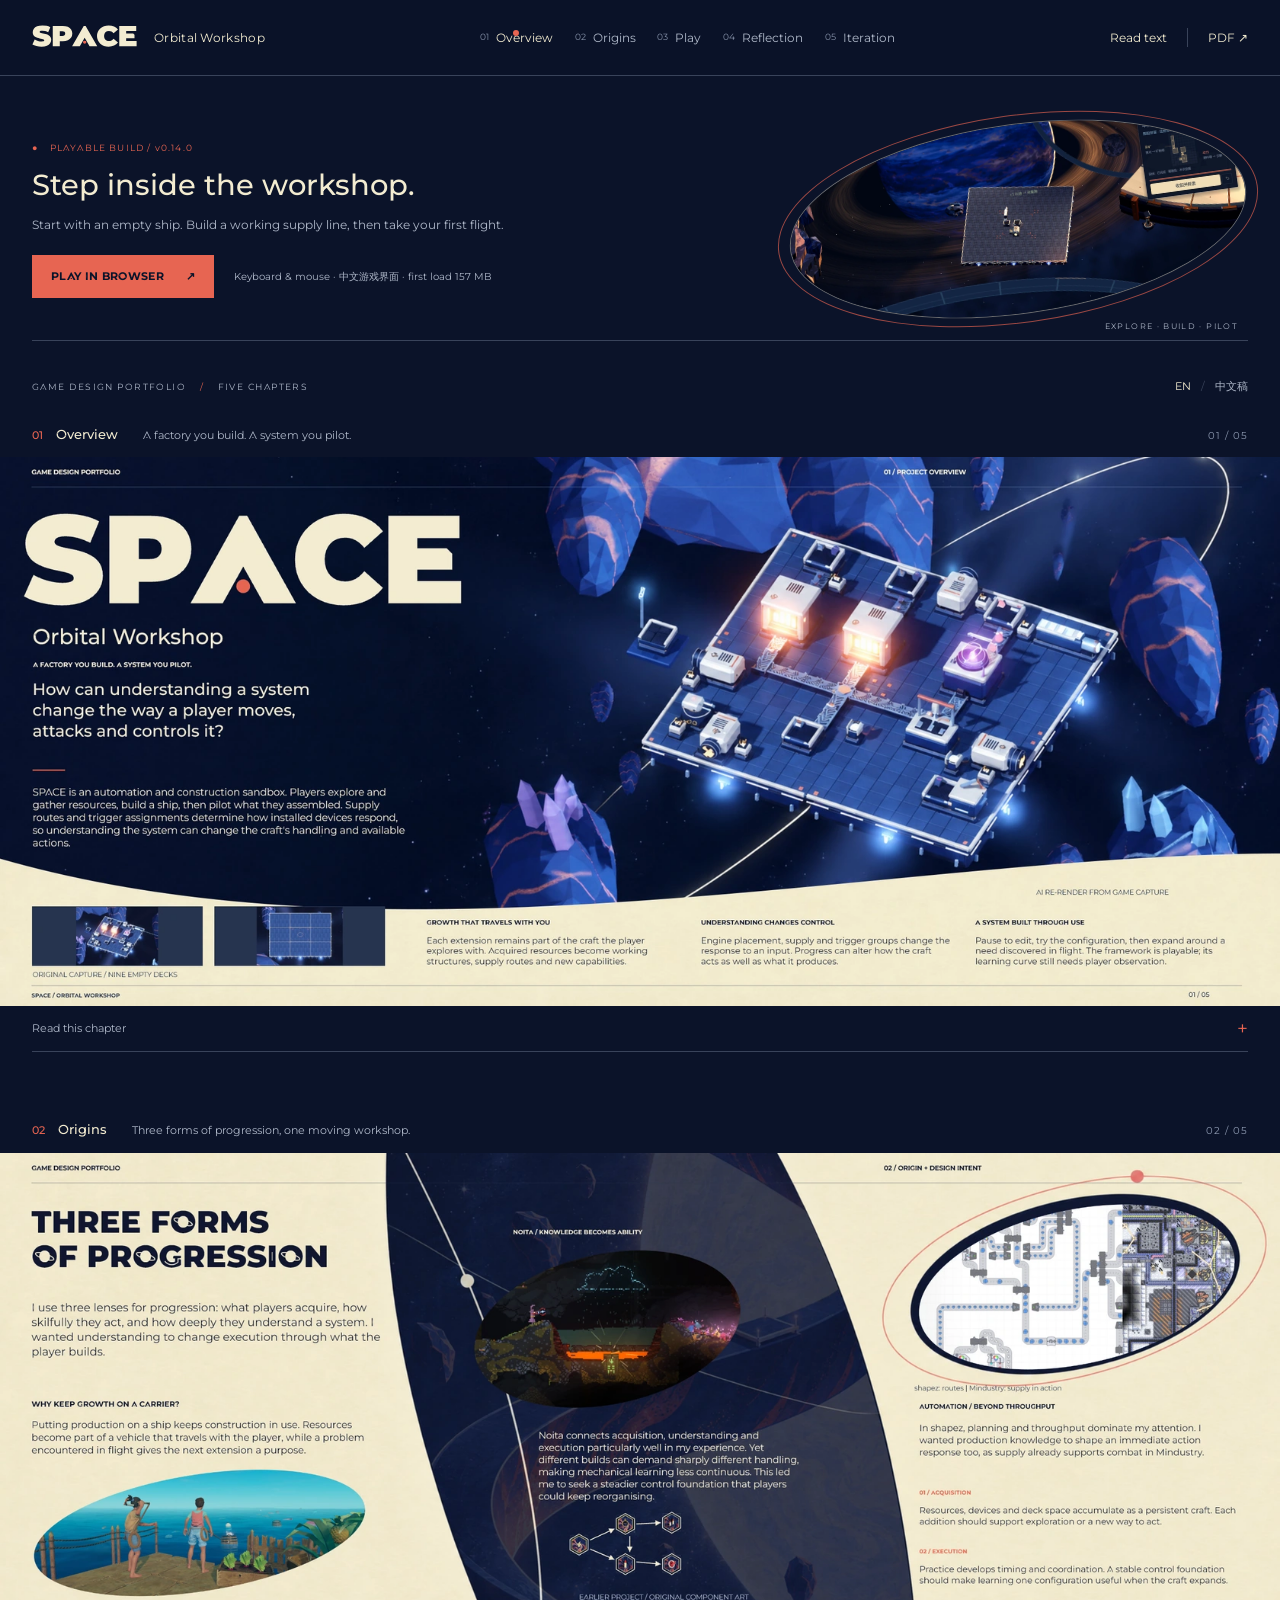
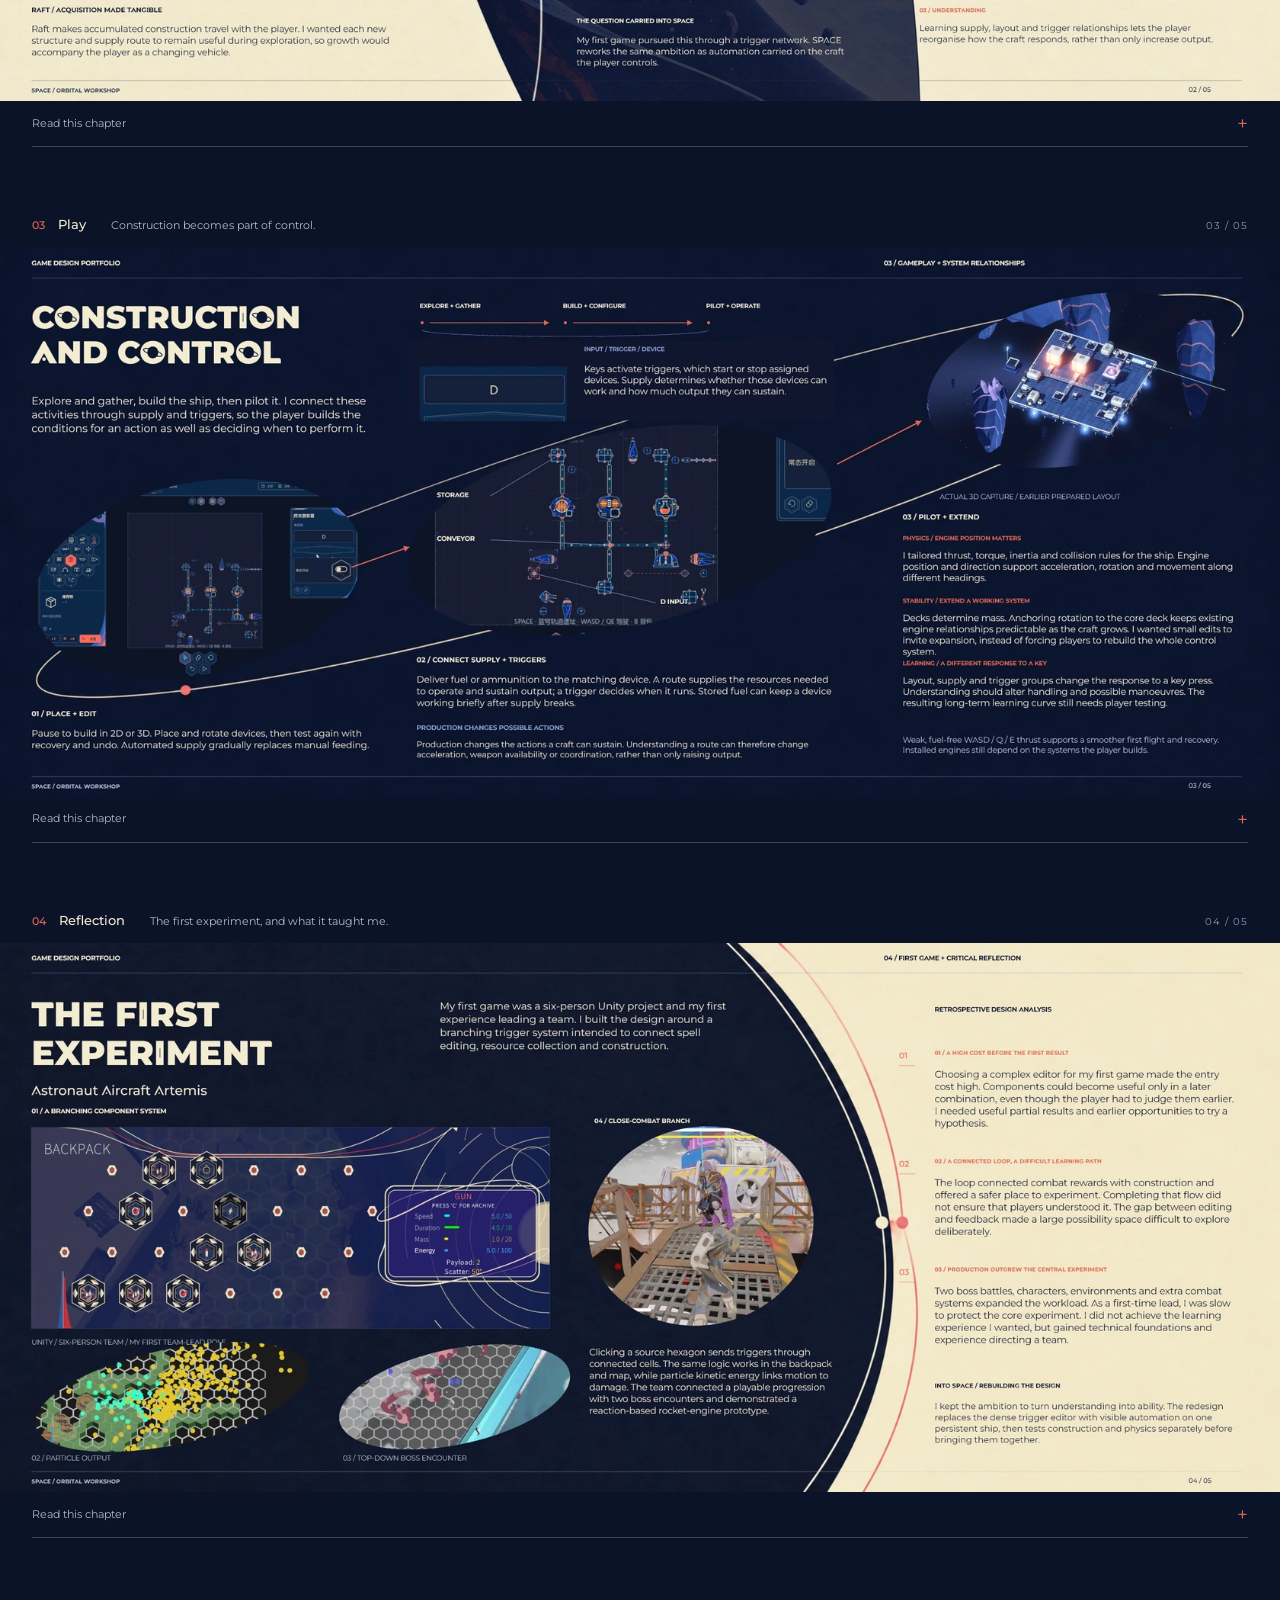
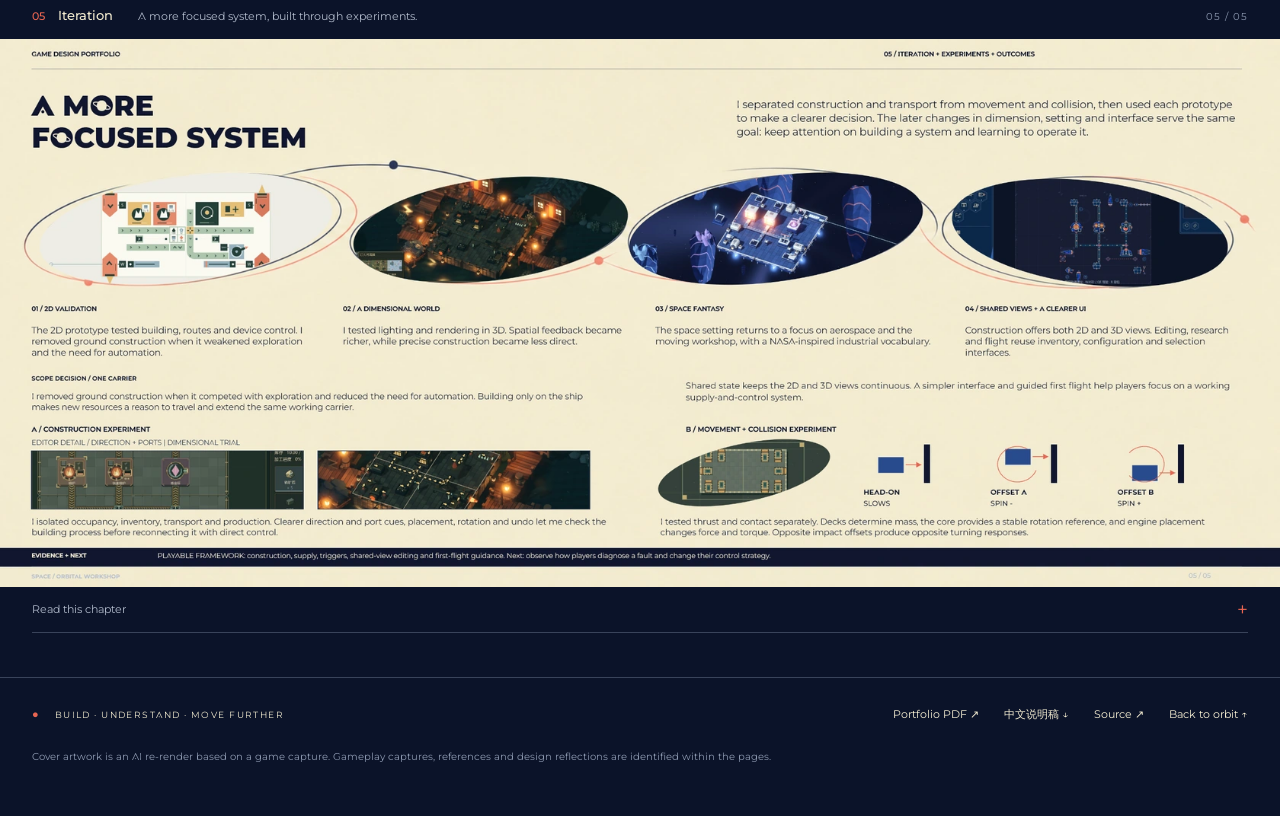
==== commit dfa900c1: "Update portfolio playable to v0.14 with guided goals and save migration" ====
--- a/portfolio/index.html
+++ b/portfolio/index.html
@@ -38,13 +38,13 @@
   <main id="portfolio">
     <h1 class="sr-only">SPACE — Orbital Workshop. A game design portfolio.</h1>
     <section class="play-entry" id="play" aria-labelledby="play-title">
-      <div class="play-copy"><p class="play-eyebrow"><span aria-hidden="true">●</span> PLAYABLE BUILD / v0.10.0</p>
+      <div class="play-copy"><p class="play-eyebrow"><span aria-hidden="true">●</span> PLAYABLE BUILD / v0.14.0</p>
         <h2 id="play-title">Step inside the workshop.</h2>
         <p>Start with an empty ship. Build a working supply line, then take your first flight.</p>
         <a class="play-button" href="play/" target="_blank" rel="noopener" aria-label="Play SPACE in your browser (opens a new tab)">PLAY IN BROWSER <span aria-hidden="true">↗</span></a>
         <span class="play-meta">Keyboard &amp; mouse · 中文游戏界面 · first load 157 MB</span>
       </div>
-      <div class="play-art"><img src="assets/playable-preview.webp" width="1100" height="688" alt="Actual v0.10 gameplay: a player-built ship among orbital structures"><span>EXPLORE · BUILD · PILOT</span></div>
+      <div class="play-art"><img src="assets/playable-preview.webp" width="1100" height="688" alt="Actual gameplay: a player-built ship among orbital structures"><span>EXPLORE · BUILD · PILOT</span></div>
     </section>
     <div class="portfolio-tools"><p>GAME DESIGN PORTFOLIO <span class="tool-separator">/</span> FIVE CHAPTERS</p><div class="languages" role="group" aria-label="Reading transcript language"><button type="button" data-language="en" aria-pressed="true">EN</button><span aria-hidden="true">/</span><button type="button" data-language="zh" aria-pressed="false" lang="zh-CN">中文稿</button></div></div>
     
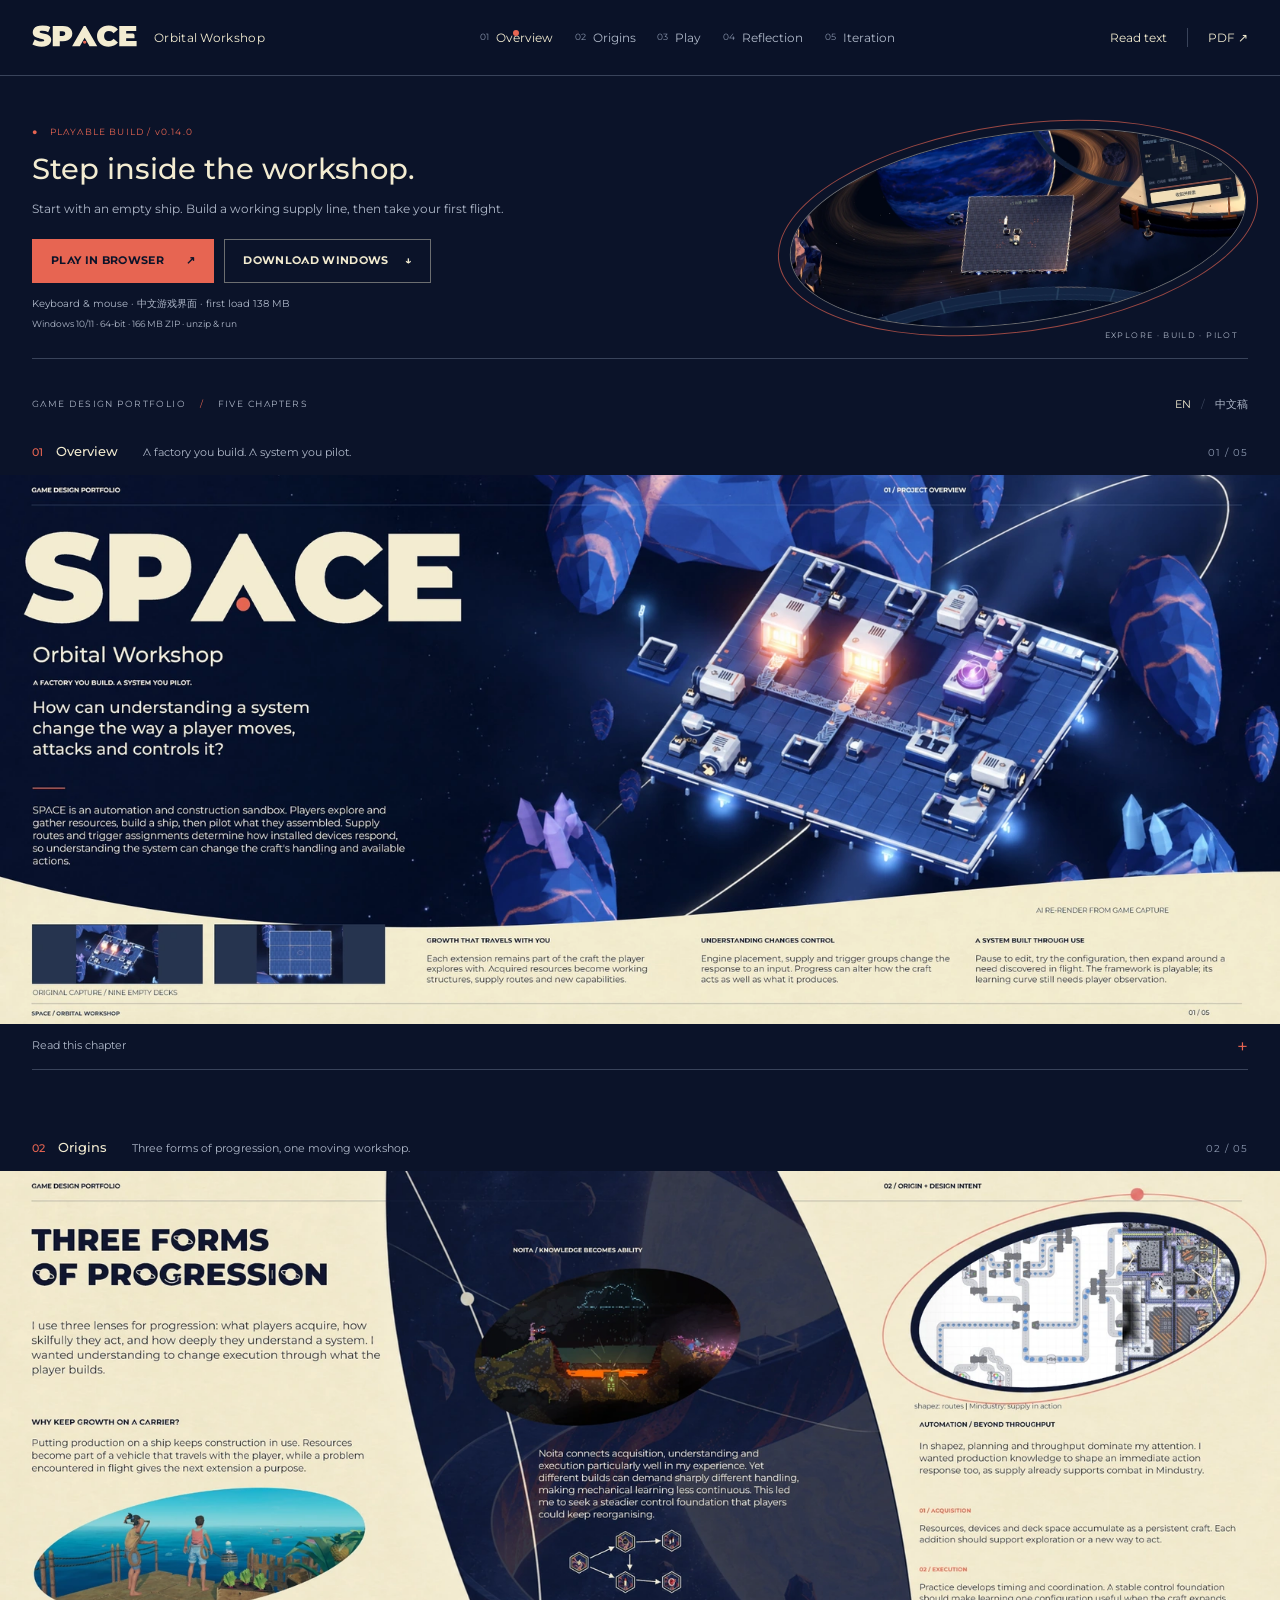
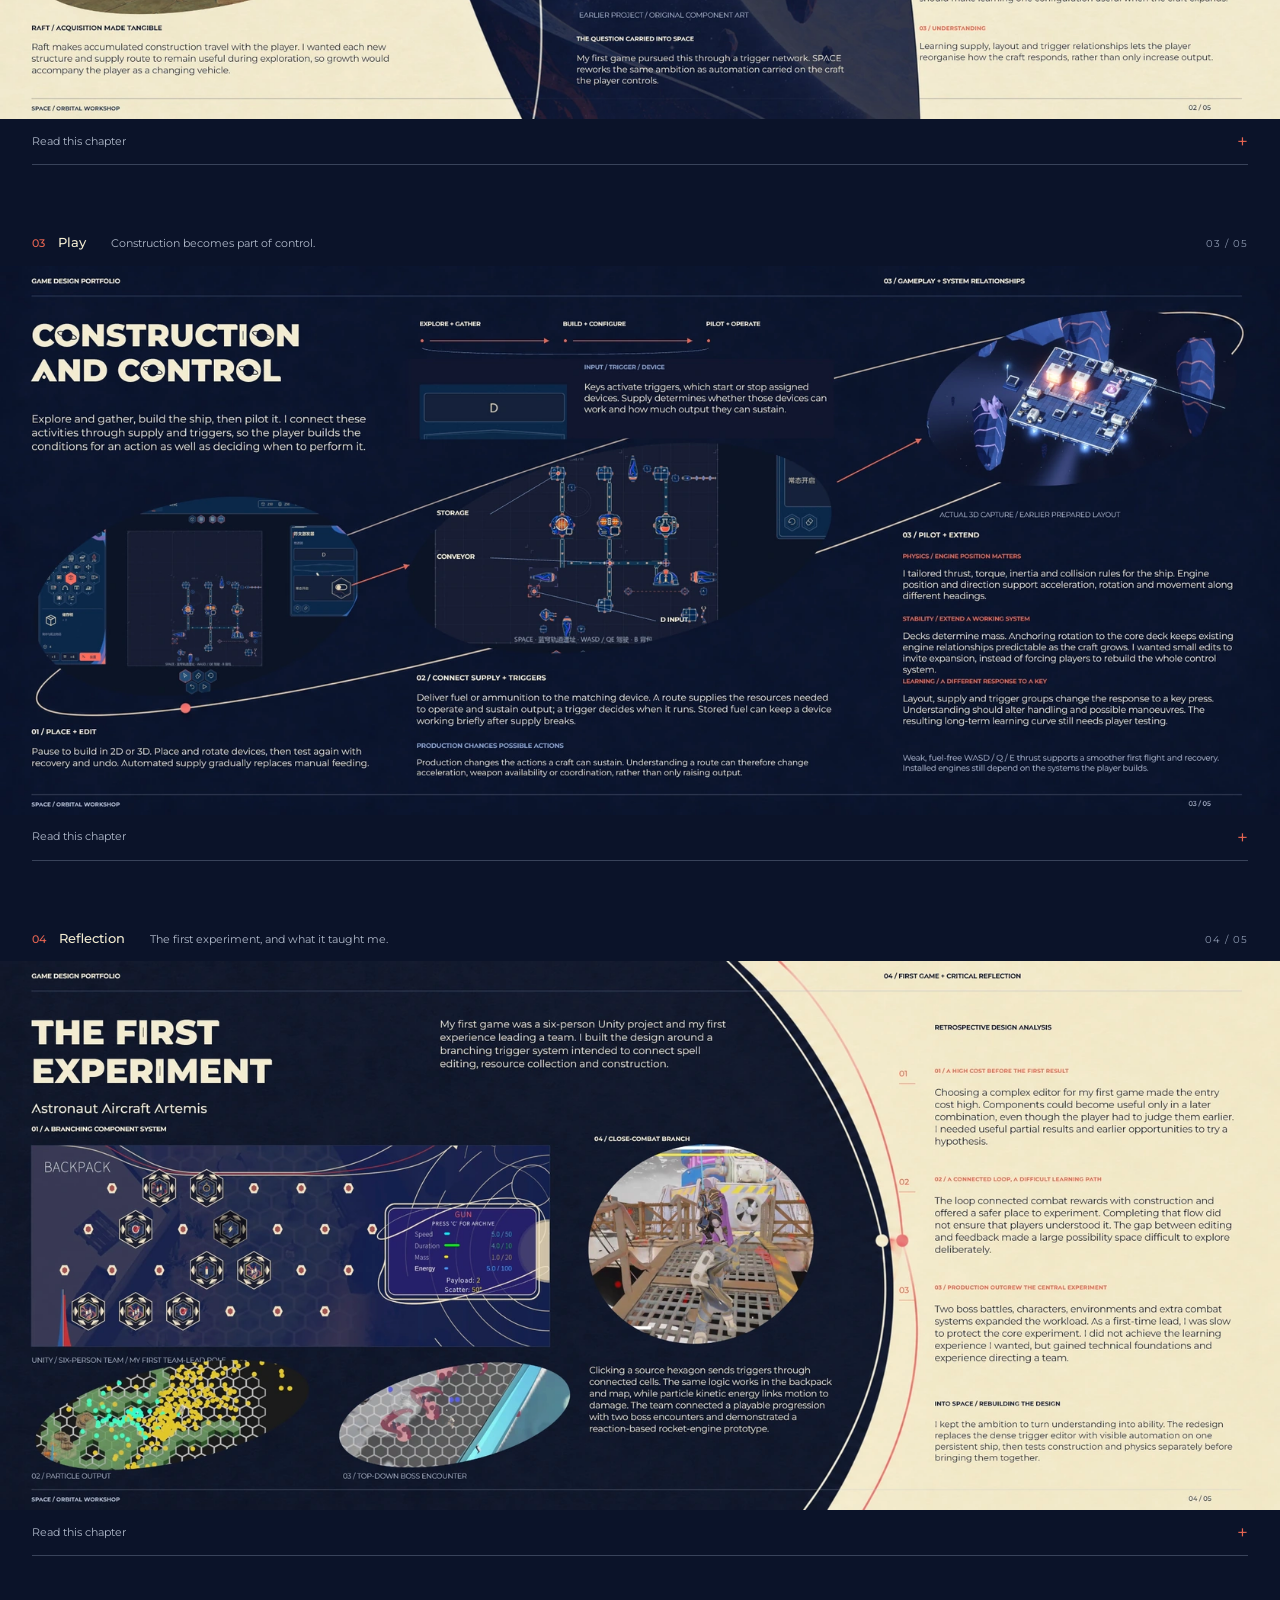
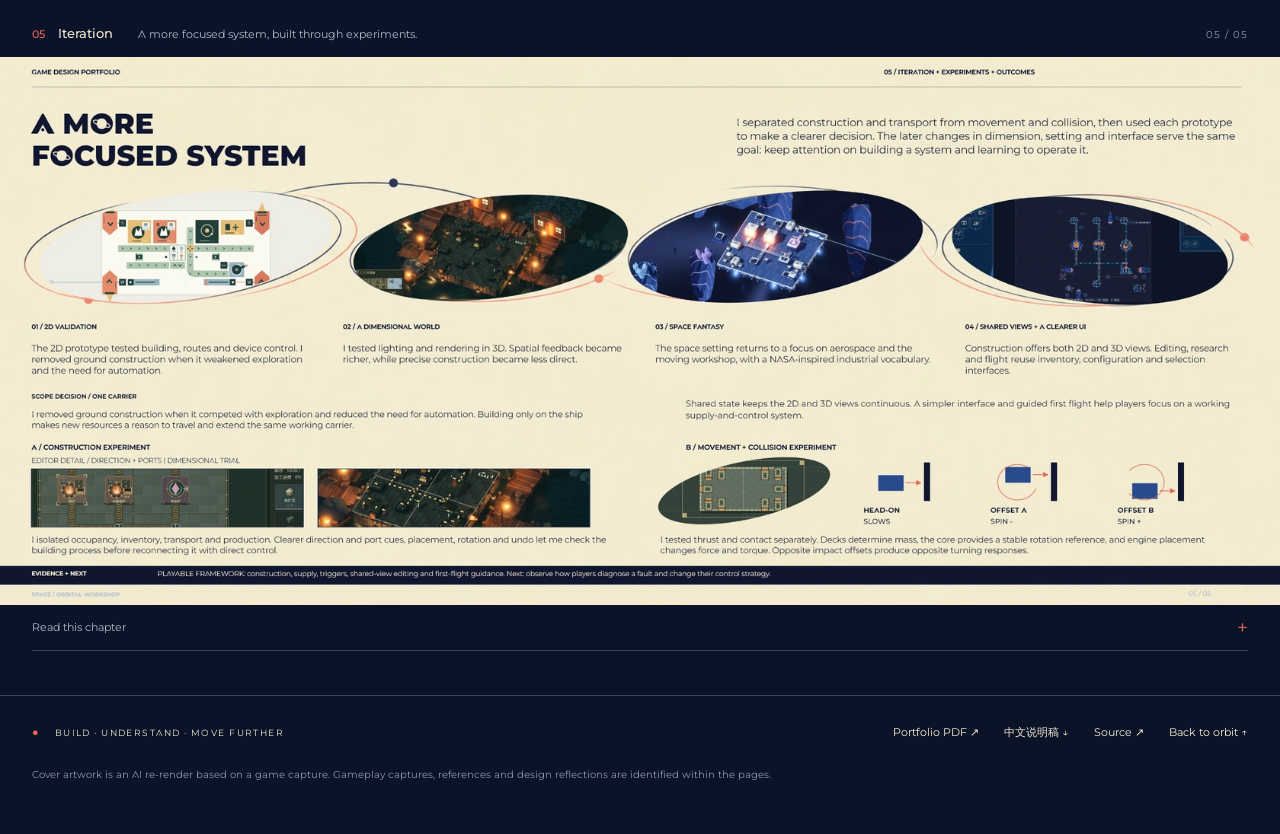
==== commit f2778c3a: "Optimize v0.14 browser performance and add portable Windows ZIP download Preserve the complete map, " ====
--- a/portfolio/index.html
+++ b/portfolio/index.html
@@ -41,8 +41,13 @@
       <div class="play-copy"><p class="play-eyebrow"><span aria-hidden="true">●</span> PLAYABLE BUILD / v0.14.0</p>
         <h2 id="play-title">Step inside the workshop.</h2>
         <p>Start with an empty ship. Build a working supply line, then take your first flight.</p>
-        <a class="play-button" href="play/" target="_blank" rel="noopener" aria-label="Play SPACE in your browser (opens a new tab)">PLAY IN BROWSER <span aria-hidden="true">↗</span></a>
-        <span class="play-meta">Keyboard &amp; mouse · 中文游戏界面 · first load 157 MB</span>
+        <div class="play-actions">
+          <a class="play-button" href="play/" target="_blank" rel="noopener" aria-label="Play SPACE in your browser (opens a new tab)">PLAY IN BROWSER <span aria-hidden="true">↗</span></a>
+          <a class="play-button download-button" href="downloads/windows/" data-windows-download="downloads/windows/windows-6e6fd3f67bef.json" aria-label="Download SPACE v0.14 for Windows, ZIP, no Godot installation required"><span data-download-label>DOWNLOAD WINDOWS</span><span aria-hidden="true">↓</span></a>
+        </div>
+        <span class="play-meta">Keyboard &amp; mouse · 中文游戏界面 · first load 138 MB</span>
+        <span class="download-meta">Windows 10/11 · 64-bit · 166 MB ZIP · unzip &amp; run</span>
+        <span id="download-status" class="download-status" role="status" aria-live="polite"></span>
       </div>
       <div class="play-art"><img src="assets/playable-preview.webp" width="1100" height="688" alt="Actual gameplay: a player-built ship among orbital structures"><span>EXPLORE · BUILD · PILOT</span></div>
     </section>
@@ -129,5 +134,6 @@
     <div class="viewer-bottom"><button id="viewer-prev" type="button" aria-label="Previous chapter">← Previous</button><p id="viewer-caption">A factory you build. A system you pilot.</p><button id="viewer-next" type="button" aria-label="Next chapter">Next →</button></div>
   </dialog>
   <p id="status" class="sr-only" aria-live="polite"></p>
+<script src="download-4d58ae7248ff.js" defer></script>
 </body>
 </html>
--- a/portfolio/style.css
+++ b/portfolio/style.css
@@ -52,3 +52,14 @@
 @media(max-width:720px){.play-entry{grid-template-columns:1fr;margin:22px 20px 8px;padding:6px 0 24px;gap:0}.play-art{display:none}.play-copy>p{font-size:12px;max-width:520px}.play-copy h2{font-size:25px}.play-meta{display:inline-block;margin-left:12px;font-size:9px}.play-button{padding:11px 14px;font-size:10px}}
 @media(max-width:450px){.play-meta{display:block;margin:12px 0 0}}
 @media print{.play-entry{display:none}}
+
+/* Paired browser / portable desktop entry, retaining the portfolio palette. */
+.play-actions{display:flex;flex-wrap:wrap;gap:10px;align-items:center}
+.download-button{background:transparent;color:var(--cream);border-color:#f3ecd16b;gap:16px}
+.download-button:hover{background:var(--cream);color:var(--navy)}
+.download-button[aria-disabled=true]{opacity:.7;cursor:progress}
+.play-copy .play-meta{display:block;margin:12px 0 0}
+.download-meta{display:block;margin-top:3px;font-size:9px;color:var(--muted);line-height:1.8}
+.download-status{display:block;max-width:510px;font-size:10px;line-height:1.7;color:var(--cream)}
+.download-status:not(:empty){margin-top:8px}
+@media(max-width:450px){.play-actions{gap:9px}.play-actions .play-button{font-size:9px;padding:11px 12px;gap:12px}}
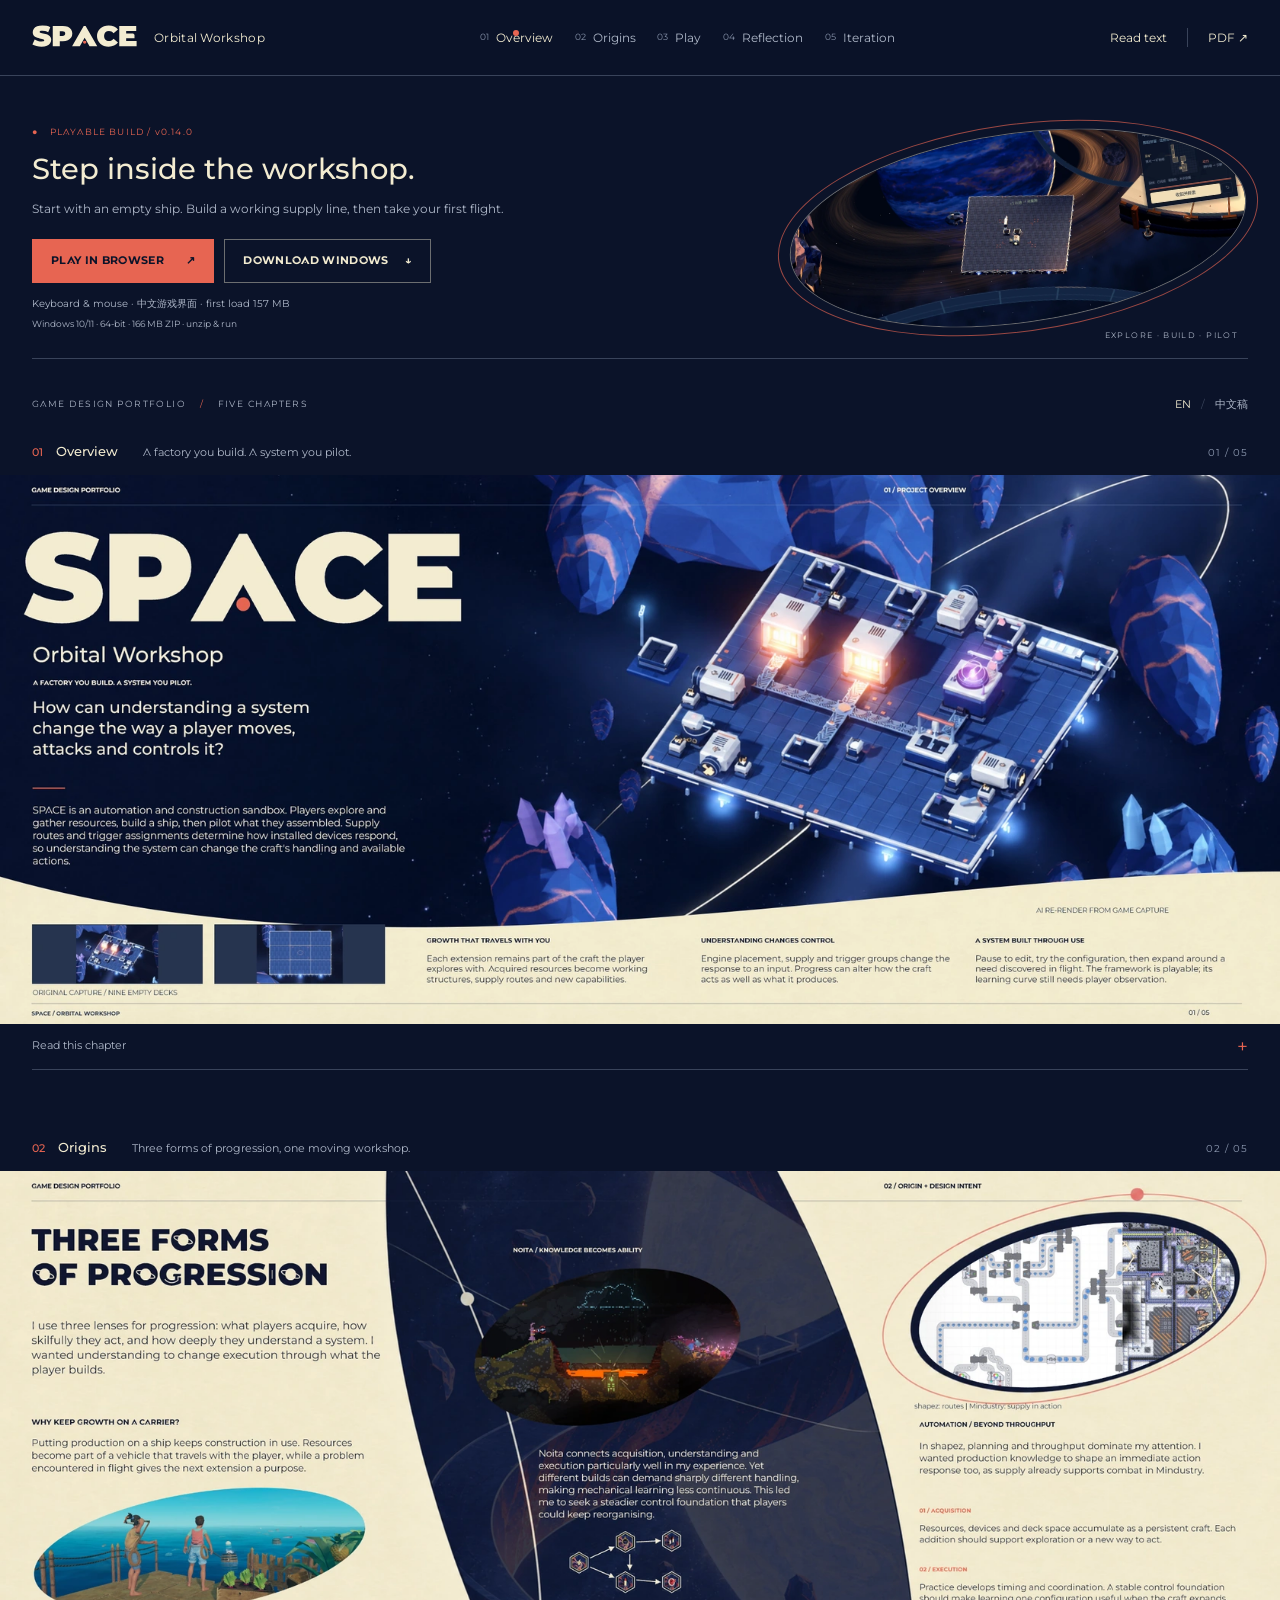
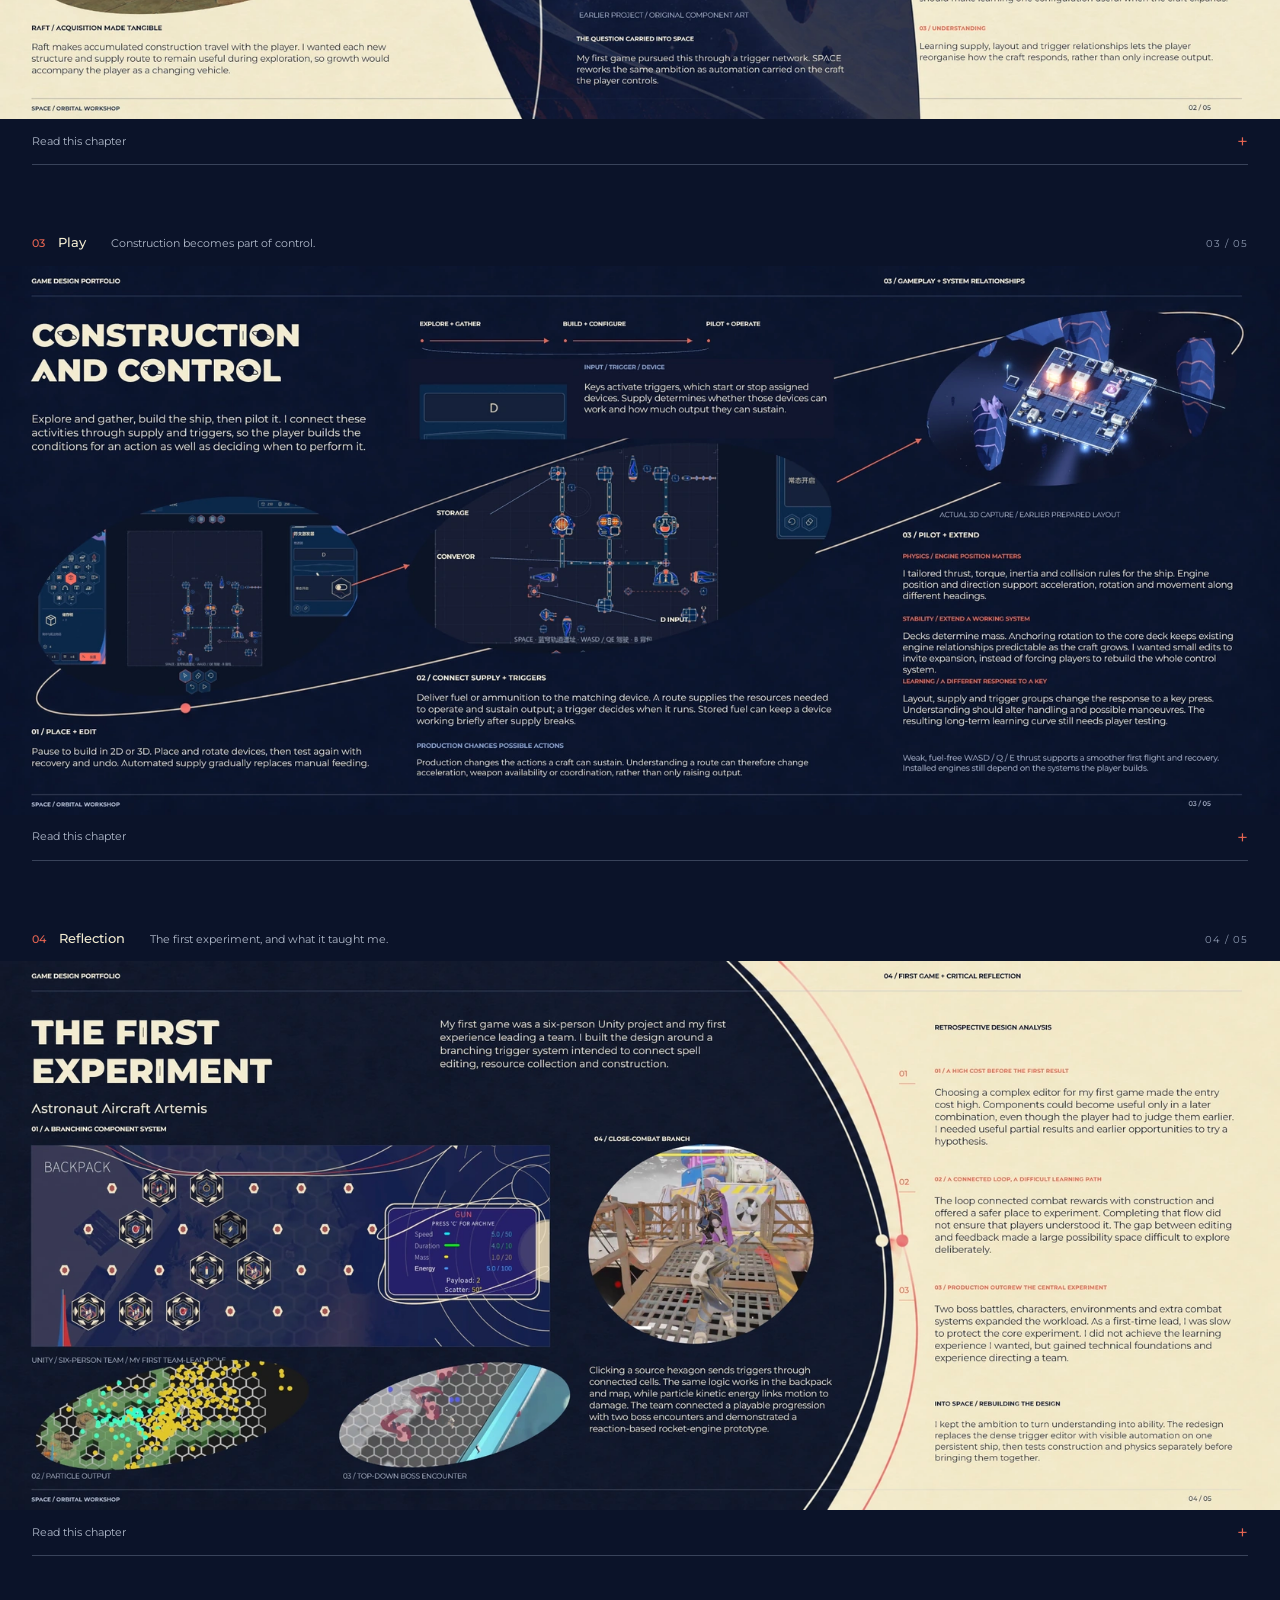
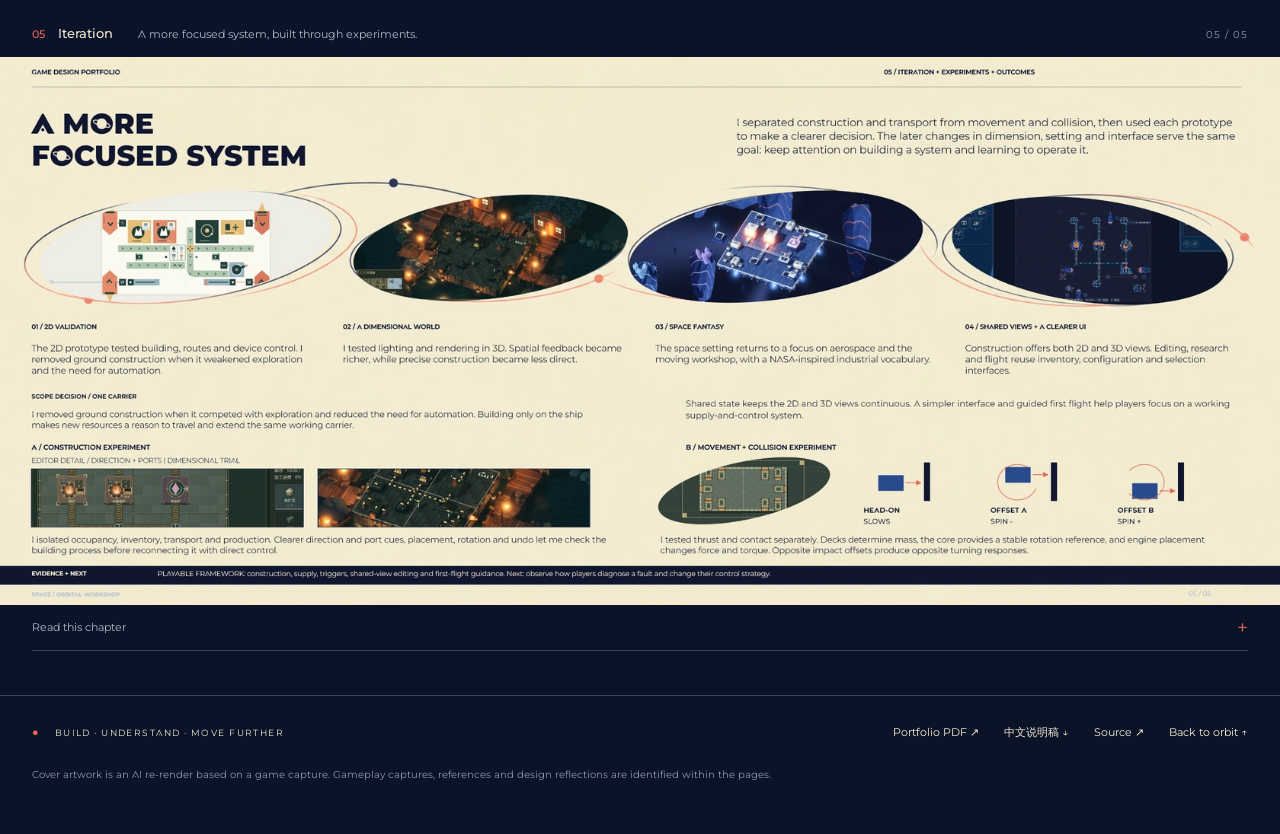
==== commit 362c3629: "Point browser-play entry to the v0.14 gameplay hotfix" ====
--- a/portfolio/index.html
+++ b/portfolio/index.html
@@ -42,10 +42,10 @@
         <h2 id="play-title">Step inside the workshop.</h2>
         <p>Start with an empty ship. Build a working supply line, then take your first flight.</p>
         <div class="play-actions">
-          <a class="play-button" href="play/" target="_blank" rel="noopener" aria-label="Play SPACE in your browser (opens a new tab)">PLAY IN BROWSER <span aria-hidden="true">↗</span></a>
+          <a class="play-button" href="play/?v=v014-fix-20261027" target="_blank" rel="noopener" aria-label="Play SPACE in your browser (opens a new tab)">PLAY IN BROWSER <span aria-hidden="true">↗</span></a>
           <a class="play-button download-button" href="downloads/windows/" data-windows-download="downloads/windows/windows-6e6fd3f67bef.json" aria-label="Download SPACE v0.14 for Windows, ZIP, no Godot installation required"><span data-download-label>DOWNLOAD WINDOWS</span><span aria-hidden="true">↓</span></a>
         </div>
-        <span class="play-meta">Keyboard &amp; mouse · 中文游戏界面 · first load 138 MB</span>
+        <span class="play-meta">Keyboard &amp; mouse · 中文游戏界面 · first load 157 MB</span>
         <span class="download-meta">Windows 10/11 · 64-bit · 166 MB ZIP · unzip &amp; run</span>
         <span id="download-status" class="download-status" role="status" aria-live="polite"></span>
       </div>
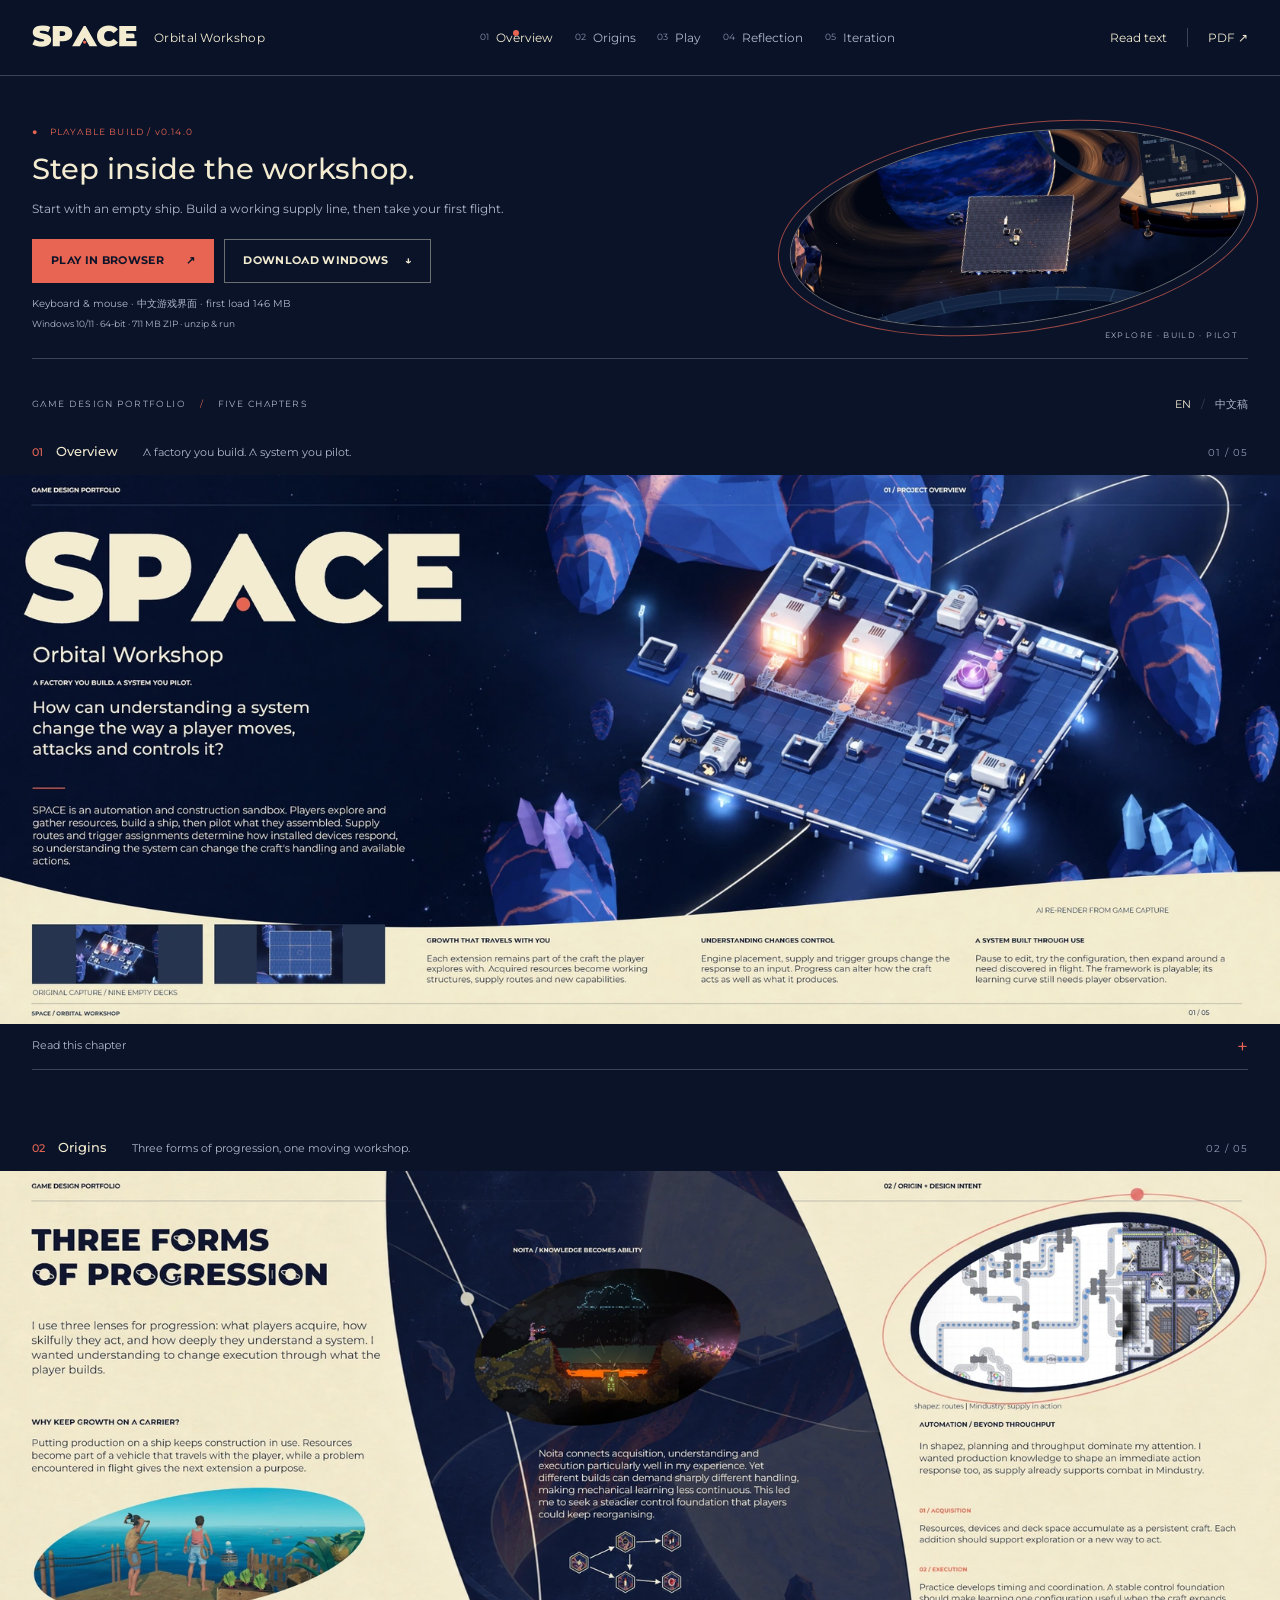
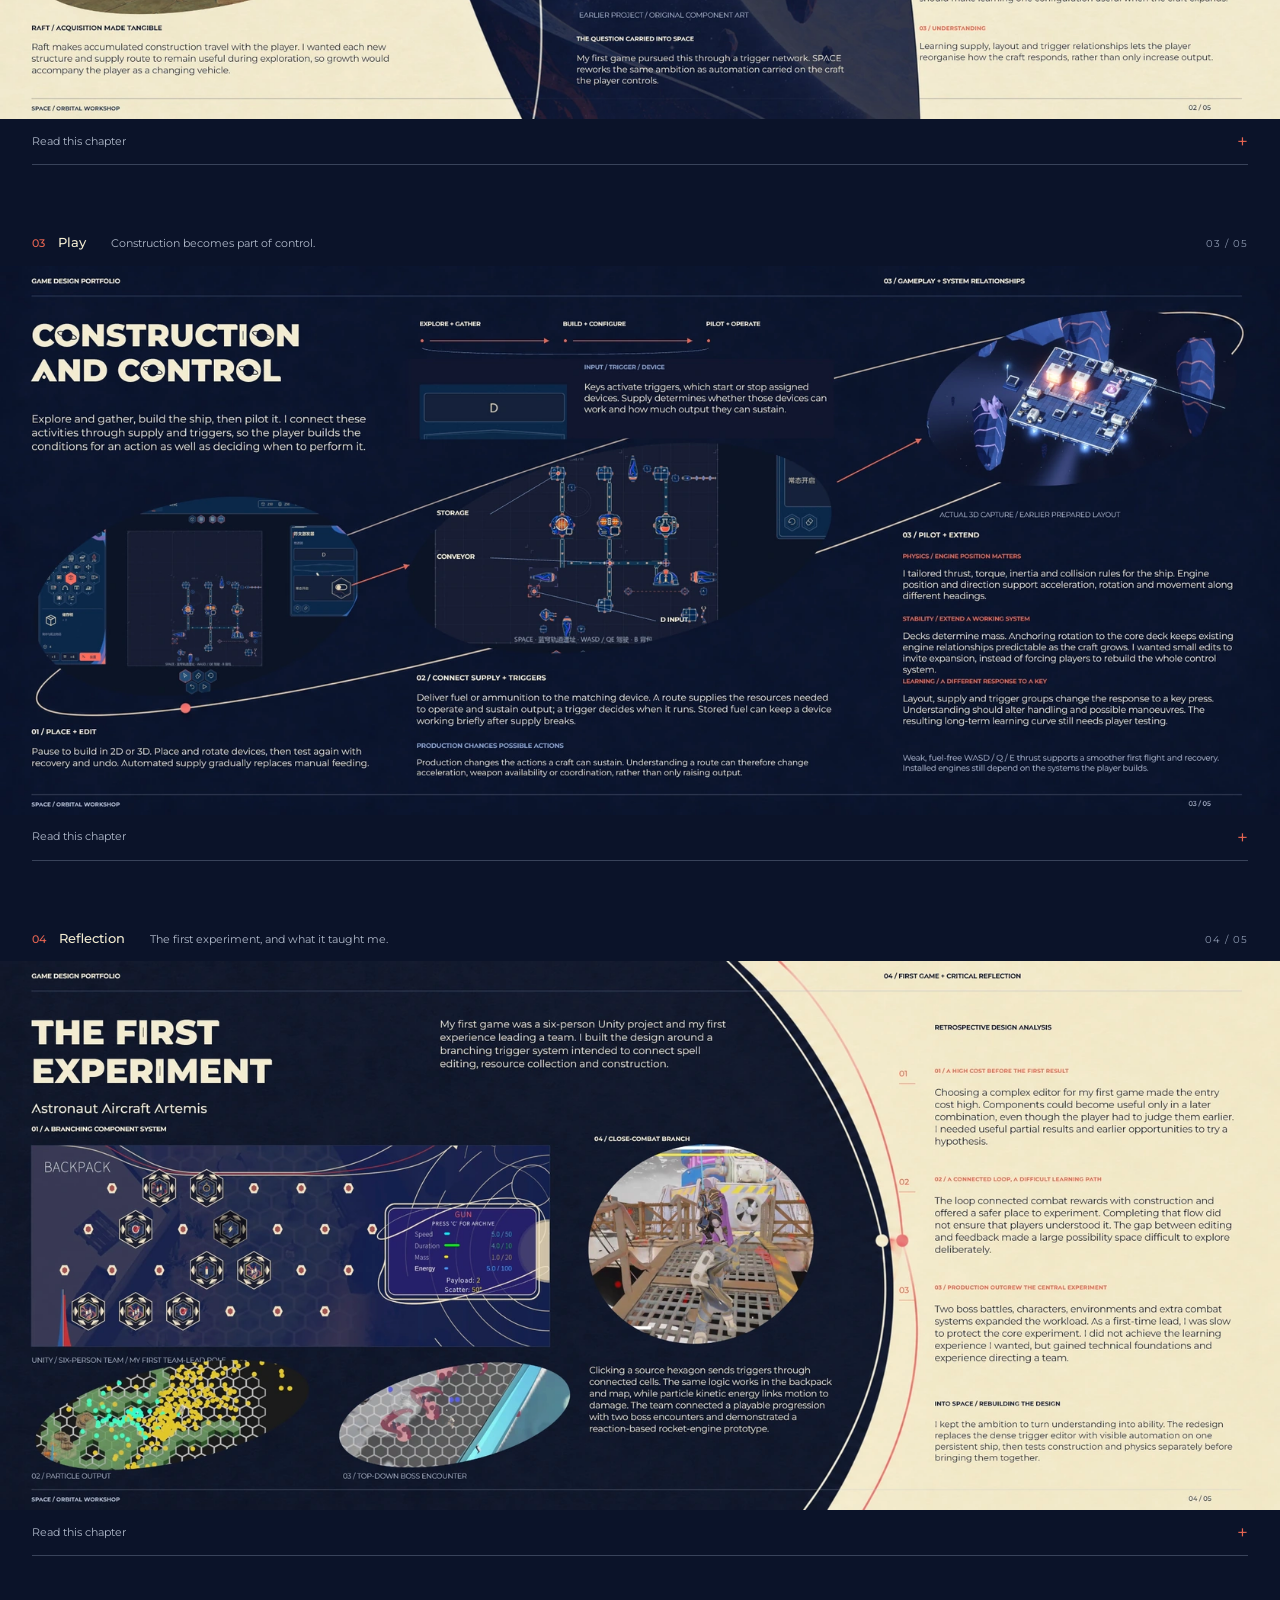
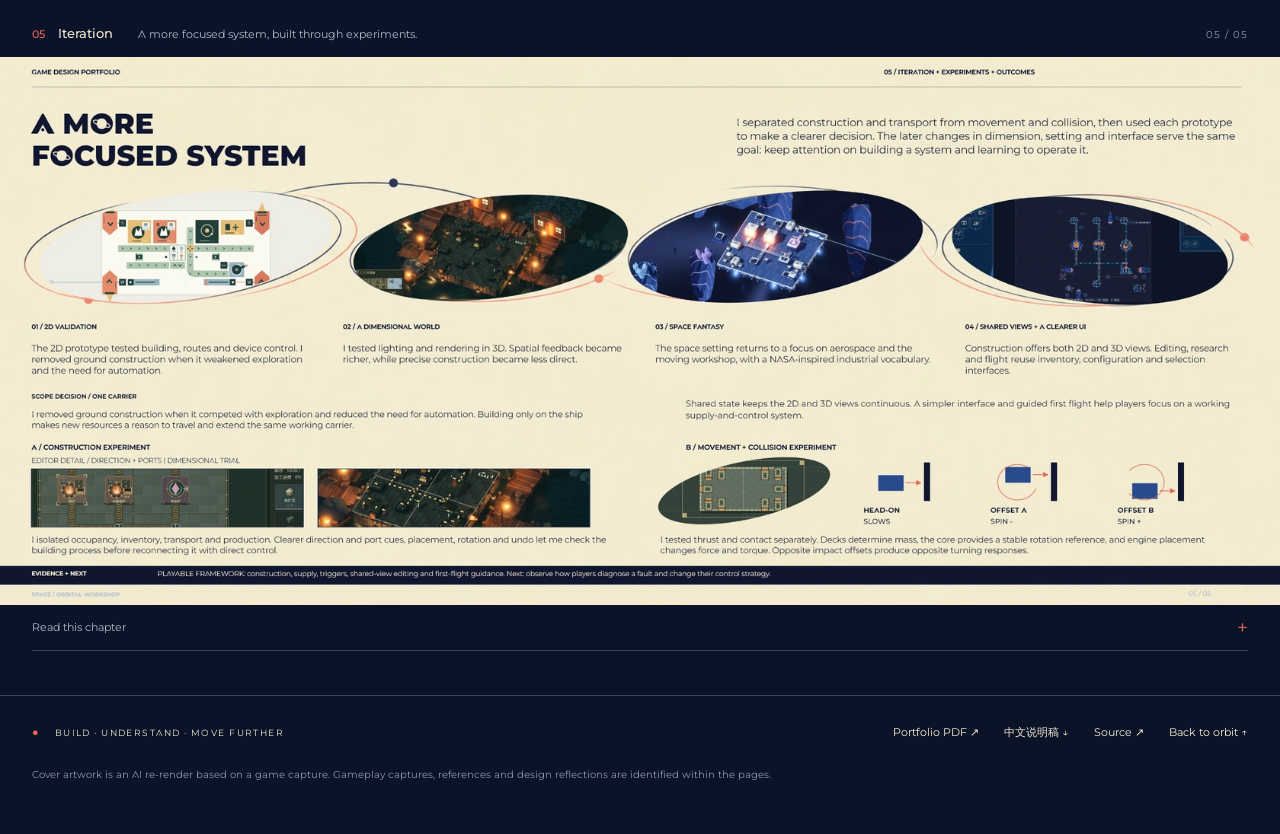
==== commit 50cff168: "Publish validated v0.14 performance build and standalone Windows download Keep the full map, native " ====
--- a/portfolio/index.html
+++ b/portfolio/index.html
@@ -42,11 +42,11 @@
         <h2 id="play-title">Step inside the workshop.</h2>
         <p>Start with an empty ship. Build a working supply line, then take your first flight.</p>
         <div class="play-actions">
-          <a class="play-button" href="play/?v=v014-fix-20261027" target="_blank" rel="noopener" aria-label="Play SPACE in your browser (opens a new tab)">PLAY IN BROWSER <span aria-hidden="true">↗</span></a>
-          <a class="play-button download-button" href="downloads/windows/" data-windows-download="downloads/windows/windows-6e6fd3f67bef.json" aria-label="Download SPACE v0.14 for Windows, ZIP, no Godot installation required"><span data-download-label>DOWNLOAD WINDOWS</span><span aria-hidden="true">↓</span></a>
+          <a class="play-button" href="play/?v=v014-performance-20261027" target="_blank" rel="noopener" aria-label="Play SPACE in your browser (opens a new tab)">PLAY IN BROWSER <span aria-hidden="true">↗</span></a>
+          <a class="play-button download-button" href="https://github.com/DiscElysium/space/releases/download/v0.14-performance-20261027/SPACE-v014-Performance-Windows-x64.zip" aria-label="Download SPACE v0.14 for Windows, ZIP, no Godot installation required"><span data-download-label>DOWNLOAD WINDOWS</span><span aria-hidden="true">↓</span></a>
         </div>
-        <span class="play-meta">Keyboard &amp; mouse · 中文游戏界面 · first load 157 MB</span>
-        <span class="download-meta">Windows 10/11 · 64-bit · 166 MB ZIP · unzip &amp; run</span>
+        <span class="play-meta">Keyboard &amp; mouse · 中文游戏界面 · first load 146 MB</span>
+        <span class="download-meta">Windows 10/11 · 64-bit · 711 MB ZIP · unzip &amp; run</span>
         <span id="download-status" class="download-status" role="status" aria-live="polite"></span>
       </div>
       <div class="play-art"><img src="assets/playable-preview.webp" width="1100" height="688" alt="Actual gameplay: a player-built ship among orbital structures"><span>EXPLORE · BUILD · PILOT</span></div>
